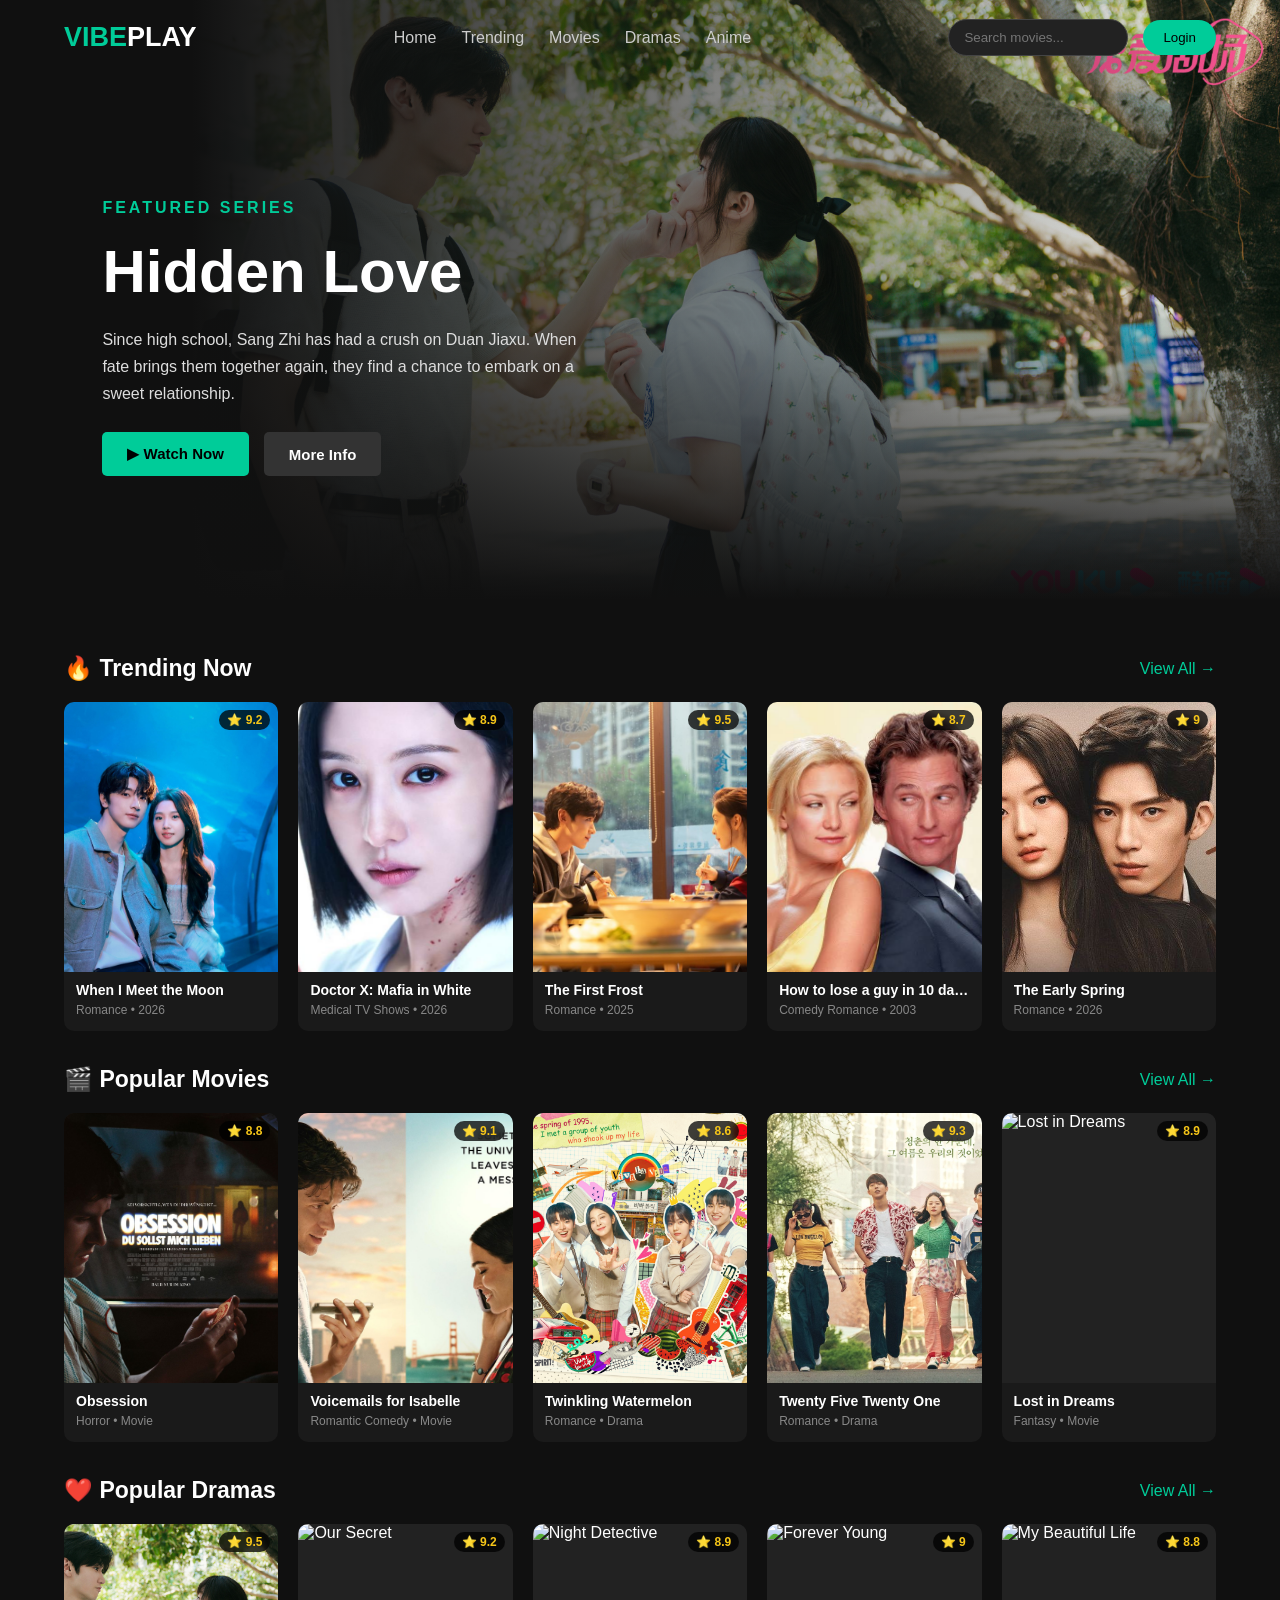
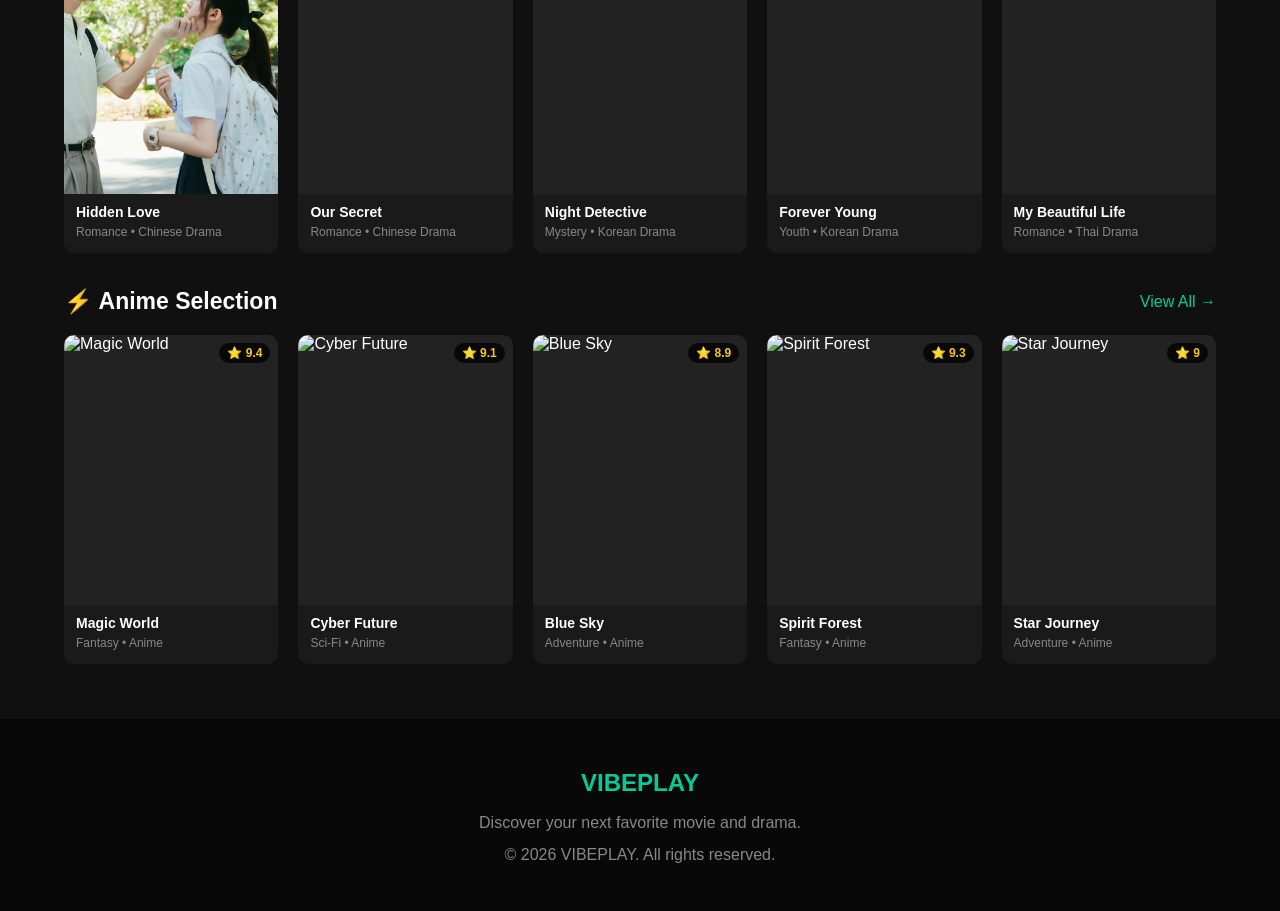
==== home.html @ 49f84474 "restore home.html" ====
<!DOCTYPE html>

<html lang="en">

<head>

    <meta charset="UTF-8">

    <meta name="viewport" content="width=device-width, initial-scale=1.0">

    <title>TrioFlex</title>



    <link rel="stylesheet" href="STYLE/style.css?v=1.1">

</head>

<body>



    <!-- ==============================

         NAVIGATION

    ============================== -->

    <header class="navbar">

        <div class="logo">VIBE<span>PLAY</span></div>



        <nav>

            <a href="#">Home</a>

            <a href="#popular">Trending</a>

            <a href="#movies">Movies</a>

            <a href="#dramas">Dramas</a>

            <a href="#anime">Anime</a>

        </nav>



        <div class="nav-right">

            <input type="text" id="searchInput" placeholder="Search movies...">

            <button class="login-btn">Login</button>

        </div>

    </header>





    <!-- ==============================

         HERO SECTION

    ============================== -->

    <section class="hero">

        <div class="hero-content">

            <span class="tag">FEATURED SERIES</span>



            <h1>Hidden Love</h1>



            <p>

                Since high school, Sang Zhi has had a crush on Duan Jiaxu.

                When fate brings them together again, they find a chance to

                embark on a sweet relationship.

            </p>



            <div class="hero-buttons">

                <button class="watch-btn" onclick="watchFeatured()">

                    ▶ Watch Now

                </button>



                <button class="info-btn" onclick="showFeaturedInfo()">

                    More Info

                </button>

            </div>

        </div>

    </section>





    <!-- ==============================

         MAIN CONTENT

    ============================== -->

    <main>



        <!-- TRENDING NOW -->

        <section class="movie-section" id="popular">

            <div class="section-heading">

                <h2>🔥 Trending Now</h2>

                <a href="#">View All →</a>

            </div>



            <div class="movie-container" id="trendingMovies">



                <div class="movie-card"

                     data-title="When I Meet the Moon"

                     data-category="Romance • 2026"

                     data-rating="9.2"

                     data-description="The socially anxious Yun Li applies for a postgraduate program to prove her independence. There, she reunites with Fu Shize, the genius and her high school crush."

                     data-image="IMG/whenimeetthemoon.jpg"

                     onclick="openModal(this)">

                    <div class="poster">

                        <img src="IMG/whenimeetthemoon.jpg" alt="When I Meet the Moon">

                        <span class="badge">⭐ 9.2</span>

                    </div>

                    <div class="card-info">

                        <h3>When I Meet the Moon</h3>

                        <p>Romance • 2026</p>

                    </div>

                </div>

                <div class="movie-card"

                     data-title="Doctor X: Mafia in White"

                     data-category="Medical TV Shows • 2026"

                     data-rating="8.9"

                     data-description="In a hospital dominated by ego and corruption, an enigmatic but brilliant surgeon arrives — taking on seemingly impossible cases amid fierce opposition."

                     data-image="IMG/Doctor X.jpeg"

                     onclick="openModal(this)">

                    <div class="poster">

                        <img src="IMG/Doctor X.jpeg" alt="Doctor X: Mafia in White">

                        <span class="badge">⭐ 8.9</span>

                    </div>

                    <div class="card-info">

                        <h3>Doctor X: Mafia in White</h3>

                        <p>Medical TV Shows • 2026</p>

                    </div>

                </div>



                <div class="movie-card"

                     data-title="The First Frost"

                     data-category="Romance • 2025"

                     data-rating="9.5"

                     data-description="After Wen Yifan has a chance encounter with her childhood crush, complicated feelings surface when the two wind up living together."

                     data-image="IMG/thefirstfrost.jpg"

                     onclick="openModal(this)">

                    <div class="poster">

                        <img src="IMG/thefirstfrost.jpg" alt="The First Frost">

                        <span class="badge">⭐ 9.5</span>

                    </div>

                    <div class="card-info">

                        <h3>The First Frost</h3>

                        <p>Romance • 2025</p>

                    </div>

                </div>



                <div class="movie-card"

                     data-title="How to lose a guy in 10 days"

                     data-category="Comedy Romance • 2003"

                     data-rating="8.7"

                     data-description="Ben bets his coworkers that he can make a woman fall in love with him in just 10 days. But along comes Andie, a writer with her own agenda."

                     data-image="IMG/howtoloseaguyin10days.jpg"

                     onclick="openModal(this)">

                    <div class="poster">

                        <img src="IMG/howtoloseaguyin10days.jpg" alt="How to lose a guy in 10 days">

                        <span class="badge">⭐ 8.7</span>

                    </div>

                    <div class="card-info">

                        <h3>How to lose a guy in 10 days</h3>

                        <p>Comedy Romance • 2003</p>

                    </div>

                </div>



                <div class="movie-card"

                     data-title="The Early Spring"

                     data-category="Romance • 2026"

                     data-rating="8.9"

                     data-description="Fresh graduate Shang Zhitao joins a top global ad agency as a rookie. Her blunt boss Luan Nian tells her to quit on day one, but she perseveres through pressure and challenges to become a skilled professional."

                     data-image="IMG/theearlyspring.jpg"

                     onclick="openModal(this)">

                    <div class="poster">

                        <img src="IMG/theearlyspring.jpg" alt="The Early Spring">

                        <span class="badge">⭐ 9.0</span>

                    </div>

                    <div class="card-info">

                        <h3>The Early Spring</h3>

                        <p>Romance • 2026</p>

                    </div>

                </div>



            </div>

        </section>





        <!-- POPULAR MOVIES -->

        <section class="movie-section" id="movies">

            <div class="section-heading">

                <h2>🎬 Popular Movies</h2>

                <a href="#">View All →</a>

            </div>



            <div class="movie-container" id="movieList">



                <div class="movie-card"

                     data-title="Obsession"

                     data-category="Horror • Movie"

                     data-rating="9.0"

                     data-description="After breaking the mysterious One Wish Willow to win his crush's heart, a hopeless romantic finds himself getting exactly what he asked for but soon discovers that some desires come at a dark, sinister price."
                     data-image="IMG/bloodhound.jpg"

                     onclick="openModal(this)">

                    <div class="poster">

                        <img src="IMG/Obsse.jpg" alt="Bloodhounds Season 2">

                        <span class="badge">⭐ 8.8</span>

                    </div>

                    <div class="card-info">

                        <h3>Obsession</h3>

                        <p>Horror • Movie</p>

                    </div>

                </div>



                <div class="movie-card"

                     data-title="Voicemails for Isabelle"

                     data-category="Romantic Comedy • Movie"

                     data-rating="9.1"

                     data-description="A young woman's hilariously confessional voicemails to her late sister are unknowingly redirected to a stranger, who begins to fall in love from afar."

                     data-image="IMG/voicemail.jpg"

                     onclick="openModal(this)">

                    <div class="poster">

                        <img src="IMG/voicemail.jpg" alt="Voicemail for Isabelle">

                        <span class="badge">⭐ 9.1</span>

                    </div>

                    <div class="card-info">

                        <h3>Voicemail for Isabelle</h3>

                        <p>Romantic Comedy • Movie</p>

                    </div>

                </div>



                <div class="movie-card"

                     data-title="Spider-Man: Across the Spider-Verse"

                     data-category="Animation | Action • Movie"

                     data-rating="8.6"

                     data-description="Traveling across the multiverse, Miles Morales meets a new team of Spider-People, made up of heroes from different dimensions. But when the heroes clash over how to deal with a new threat, Miles finds himself at a crossroads."

                     data-image="IMG/Spiderman.jpg"

                     onclick="openModal(this)">

                    <div class="poster">
                        <img src="IMG/Spiderman.jpg" alt="Spider-Man: Across the Spider-Verse">

                        <span class="badge">⭐ 8.6</span>

                    </div>

                    <div class="card-info">

                        <h3>Spider-Man: Across the Spider-Verse</h3>

                        <p>Animation | Action • Movie</p>

                    </div>

                </div>



                <div class="movie-card"

                     data-title="The Odyssey"

                     data-category="Action • Movie"

                     data-rating="9.3"

                     data-description="After the Trojan War, Odysseus faces a dangerous voyage back to Ithaca, meeting creatures like the Cyclops Polyphemus, Sirens, and Calypso along the way."

                     data-image="IMG/Odyssey.jpg"

                     onclick="openModal(this)">

                    <div class="poster">

                        <img src="IMG/Odyssey.jpg" alt="The Odyssey">

                        <span class="badge">⭐ 9.3</span>

                    </div>

                    <div class="card-info">

                        <h3>The Odyssey</h3>

                        <p>Action • Movie</p>

                    </div>

                </div>



                <div class="movie-card"

                     data-title="Anyone but you"

                     data-category="Romance  • Movie"

                     data-rating="8.9"

                     data-description="After an amazing first date, Bea and Ben's fiery attraction turns ice-cold--until they find themselves unexpectedly reunited at a wedding in Australia. So they do what any two mature adults would do: pretend to be a couple."

                     data-image="IMG/Anyonebutyou.jpg"

                     onclick="openModal(this)">

                    <div class="poster">

                        <img src="IMG/Anyonebutyou.jpg" alt="Anyone But You">

                        <span class="badge">⭐ 8.9</span>

                    </div>

                    <div class="card-info">

                        <h3>Anyone But You</h3>

                        <p>Romance Comedy • Movie</p>

                    </div>

                </div>

            </div>

        </section>





        <!-- POPULAR DRAMAS -->

        <section class="movie-section" id="dramas">

            <div class="section-heading">

                <h2>❤️ Popular Dramas</h2>

                <a href="#">View All →</a>

            </div>

            <div class="movie-container" id="dramaList">

                <div class="movie-card"

                     data-title="Hidden Love"

                     data-category="Romance • Chinese Drama"

                     data-rating="9.5"

                     data-description="A sweet love story between two young people."

                     data-image="IMG/hiddenlove.jpg"

                     onclick="openModal(this)">

                    <div class="poster">

                        <img src="IMG/hiddenlove.jpg" alt="Hidden Love">

                        <span class="badge">⭐ 9.5</span>

                    </div>

                    <div class="card-info">

                        <h3>Hidden Love</h3>

                        <p>Romance • Chinese Drama</p>

                    </div>

                </div>



                <div class="movie-card"

                     data-title="Our Secret"

                     data-category="Romance • Chinese Drama"

                     data-rating="9.2"

                     data-description="A secret friendship slowly becomes love."

                     data-image="https://images.unsplash.com/photo-1524504388940-b1c1722653e1?w=500"

                     onclick="openModal(this)">

                    <div class="poster">

                        <img src="https://images.unsplash.com/photo-1524504388940-b1c1722653e1?w=500" alt="Our Secret">

                        <span class="badge">⭐ 9.2</span>

                    </div>

                    <div class="card-info">

                        <h3>Our Secret</h3>

                        <p>Romance • Chinese Drama</p>

                    </div>

                </div>



                <div class="movie-card"

                     data-title="Night Detective"

                     data-category="Mystery • Korean Drama"

                     data-rating="8.9"

                     data-description="A detective solves mysterious crimes."

                     data-image="https://images.unsplash.com/photo-1500648767791-00dcc994a43e?w=500"

                     onclick="openModal(this)">

                    <div class="poster">

                        <img src="https://images.unsplash.com/photo-1500648767791-00dcc994a43e?w=500" alt="Night Detective">

                        <span class="badge">⭐ 8.9</span>

                    </div>

                    <div class="card-info">

                        <h3>Night Detective</h3>

                        <p>Mystery • Korean Drama</p>

                    </div>

                </div>



                <div class="movie-card"

                     data-title="Forever Young"

                     data-category="Youth • Korean Drama"

                     data-rating="9.0"

                     data-description="A story about friendship, dreams and growing up."

                     data-image="https://images.unsplash.com/photo-1534528741775-53994a69daeb?w=500"

                     onclick="openModal(this)">

                    <div class="poster">

                        <img src="https://images.unsplash.com/photo-1534528741775-53994a69daeb?w=500" alt="Forever Young">

                        <span class="badge">⭐ 9.0</span>

                    </div>

                    <div class="card-info">

                        <h3>Forever Young</h3>

                        <p>Youth • Korean Drama</p>

                    </div>

                </div>



                <div class="movie-card"

                     data-title="My Beautiful Life"

                     data-category="Romance • Thai Drama"

                     data-rating="8.8"

                     data-description="A young woman discovers her own happiness."

                     data-image="https://images.unsplash.com/photo-1531123897727-8f129e1688ce?w=500"

                     onclick="openModal(this)">

                    <div class="poster">

                        <img src="https://images.unsplash.com/photo-1531123897727-8f129e1688ce?w=500" alt="My Beautiful Life">

                        <span class="badge">⭐ 8.8</span>

                    </div>

                    <div class="card-info">

                        <h3>My Beautiful Life</h3>

                        <p>Romance • Thai Drama</p>

                    </div>

                </div>



            </div>

        </section>





        <!-- ANIME SELECTION -->

        <section class="movie-section" id="anime">

            <div class="section-heading">

                <h2>⚡ Anime Selection</h2>

                <a href="#">View All →</a>

            </div>



            <div class="movie-container" id="animeList">



                <div class="movie-card"

                     data-title="Magic World"

                     data-category="Fantasy • Anime"

                     data-rating="9.4"

                     data-description="A young hero discovers magical powers."

                     data-image="https://images.unsplash.com/photo-1578632767115-351597cf2477?w=500"

                     onclick="openModal(this)">

                    <div class="poster">

                        <img src="https://images.unsplash.com/photo-1578632767115-351597cf2477?w=500" alt="Magic World">

                        <span class="badge">⭐ 9.4</span>

                    </div>

                    <div class="card-info">

                        <h3>Magic World</h3>

                        <p>Fantasy • Anime</p>

                    </div>

                </div>



                <div class="movie-card"

                     data-title="Cyber Future"

                     data-category="Sci-Fi • Anime"

                     data-rating="9.1"

                     data-description="A futuristic world controlled by technology."

                     data-image="https://images.unsplash.com/photo-1519608487953-e999c86e7455?w=500"

                     onclick="openModal(this)">

                    <div class="poster">

                        <img src="https://images.unsplash.com/photo-1519608487953-e999c86e7455?w=500" alt="Cyber Future">

                        <span class="badge">⭐ 9.1</span>

                    </div>

                    <div class="card-info">

                        <h3>Cyber Future</h3>

                        <p>Sci-Fi • Anime</p>

                    </div>

                </div>



                <div class="movie-card"

                     data-title="Blue Sky"

                     data-category="Adventure • Anime"

                     data-rating="8.9"

                     data-description="Friends begin a journey across the world."

                     data-image="https://images.unsplash.com/photo-1500534623283-312aade485b7?w=500"

                     onclick="openModal(this)">

                    <div class="poster">

                        <img src="https://images.unsplash.com/photo-1500534623283-312aade485b7?w=500" alt="Blue Sky">

                        <span class="badge">⭐ 8.9</span>

                    </div>

                    <div class="card-info">

                        <h3>Blue Sky</h3>

                        <p>Adventure • Anime</p>

                    </div>

                </div>



                <div class="movie-card"

                     data-title="Spirit Forest"

                     data-category="Fantasy • Anime"

                     data-rating="9.3"

                     data-description="A magical forest holds an ancient secret."

                     data-image="https://images.unsplash.com/photo-1448375240586-882707db888b?w=500"

                     onclick="openModal(this)">

                    <div class="poster">

                        <img src="https://images.unsplash.com/photo-1448375240586-882707db888b?w=500" alt="Spirit Forest">

                        <span class="badge">⭐ 9.3</span>

                    </div>

                    <div class="card-info">

                        <h3>Spirit Forest</h3>

                        <p>Fantasy • Anime</p>

                    </div>

                </div>



                <div class="movie-card"

                     data-title="Star Journey"

                     data-category="Adventure • Anime"

                     data-rating="9.0"

                     data-description="A journey through the stars begins."

                     data-image="https://images.unsplash.com/photo-1462331940025-496dfbfc7564?w=500"

                     onclick="openModal(this)">

                    <div class="poster">

                        <img src="https://images.unsplash.com/photo-1462331940025-496dfbfc7564?w=500" alt="Star Journey">

                        <span class="badge">⭐ 9.0</span>

                    </div>

                    <div class="card-info">

                        <h3>Star Journey</h3>

                        <p>Adventure • Anime</p>

                    </div>

                </div>



            </div>

        </section>



    </main>





    <!-- ==============================

         MOVIE INFO POPUP / MODAL

    ============================== -->

    <div class="modal" id="movieModal">

        <div class="modal-content">

            <button class="close-btn" onclick="closeModal()">✕</button>



            <img id="modalImage" src="" alt="Movie poster">



            <div class="modal-details">

                <h2 id="modalTitle"></h2>

                <p id="modalCategory"></p>

                <p id="modalDescription"></p>



                <button class="watch-btn" onclick="watchFeatured()">

                    ▶ Watch Now

                </button>

            </div>

        </div>

    </div>





    <!-- ==============================

         FOOTER

    ============================== -->

    <footer>

        <h2>VIBEPLAY</h2>

        <p>Discover your next favorite movie and drama.</p>

        <p>© 2026 VIBEPLAY. All rights reserved.</p>

    </footer>



    <script src="JS/script.js"></script>



</body>

</html>
---- STYLE/style.css ----
/* GENERAL */

* {
    margin: 0;

    padding: 0;

    box-sizing: border-box;

}



html {

    scroll-behavior: smooth;

    scroll-padding-top: 80px;

}



body {

    font-family: Arial, sans-serif;

    background: #101010;

    color: white;

}



/* NAVIGATION */

.navbar {

    height: 75px;

    padding: 0 5%;

    display: flex;

    align-items: center;

    justify-content: space-between;

    background: transparent;

    position: fixed;

    top: 0;

    left: 0;

    width: 100%;

    z-index: 100;

    transition: background-color 0.3s ease, box-shadow 0.3s ease;

}



.navbar.scrolled {

    background: #080808;

    box-shadow: 0 4px 15px rgba(0, 0, 0, 0.4);

}



.logo {

    font-size: 27px;

    font-weight: bold;

    color: #00cc99;

}



.logo span {

    color: white;

}



nav {

    display: flex;

    gap: 25px;

}



nav a {

    color: #ccc;

    text-decoration: none;

    transition: 0.3s;

}



nav a:hover {

    color: #00cc99;

}



.nav-right {

    display: flex;

    align-items: center;

    gap: 15px;

}



.nav-right input {

    padding: 10px 15px;

    border: 1px solid #444;

    background: #222;

    color: white;

    border-radius: 20px;

    outline: none;

    width: 180px;

}



.login-btn {

    padding: 10px 20px;

    background: #00cc99;

    color: black;

    border: none;

    border-radius: 20px;

    cursor: pointer;

}



/* HERO SECTION */

.hero {

    height: 600px;

    display: flex;

    align-items: center;

    padding: 75px 8% 0;



    background:

        linear-gradient(to right, #101010 15%, transparent 100%),

        linear-gradient(to top, #101010, transparent 45%),

        url("../IMG/hiddenlove.jpg")

        center top / cover no-repeat;

}



.hero-content {

    max-width: 500px;

}



.tag {

    color: #00cc99;

    font-weight: bold;

    letter-spacing: 3px;

}



.hero h1 {

    font-size: 60px;

    margin: 20px 0;

}



.hero p {

    color: #ddd;

    line-height: 1.7;

    margin-bottom: 25px;

}



.hero-buttons {

    display: flex;

    gap: 15px;

}



.watch-btn,

.info-btn {

    padding: 13px 25px;

    border: none;

    border-radius: 5px;

    cursor: pointer;

    font-size: 15px;

    font-weight: bold;

}



.watch-btn {

    background: #00cc99;

    color: #000;

}



.info-btn {

    background: #333;

    color: white;

}



.watch-btn:hover {

    background: #00e6ad;

}



.info-btn:hover {

    background: #555;

}



/* MOVIE SECTIONS */

main {

    padding: 20px 5%;

}



.movie-section {

    margin: 35px 0;

}



.section-heading {

    display: flex;

    justify-content: space-between;

    align-items: center;

    margin-bottom: 20px;

}



.section-heading h2 {

    font-size: 23px;

}



.section-heading a {

    color: #00cc99;

    text-decoration: none;

}



/* MOVIE CARDS */

.movie-container {

    display: grid;

    grid-template-columns: repeat(5, 1fr);

    gap: 20px;

}



.movie-card {

    cursor: pointer;

    transition: transform 0.3s ease, box-shadow 0.3s ease;

    min-width: 0;

    border-radius: 10px;

    overflow: hidden;

    background: #1a1a1a;

}



.movie-card:hover {

    transform: translateY(-8px);

    box-shadow: 0 12px 30px rgba(0, 0, 0, 0.5);

}



/* Poster image wrapper — fixed height, image centered */

.movie-card .poster {

    width: 100%;

    height: 270px;

    overflow: hidden;

    background: #222;

    position: relative;

    border-radius: 8px 8px 0 0;

}



.movie-card .poster img {

    width: 100%;

    height: 100%;

    object-fit: cover;

    object-position: center center;

    display: block;

    transition: transform 0.4s ease;

}



.movie-card:hover .poster img {

    transform: scale(1.05);

}



/* Rating badge overlaid on the poster */

.movie-card .poster .badge {

    position: absolute;

    top: 8px;

    right: 8px;

    background: rgba(0, 0, 0, 0.75);

    color: #f5c518;

    font-size: 12px;

    font-weight: bold;

    padding: 3px 8px;

    border-radius: 20px;

    backdrop-filter: blur(4px);

}



.movie-card .card-info {

    padding: 10px 12px 14px;

}



.movie-card h3 {

    font-size: 14px;

    font-weight: 600;

    margin: 0;

    white-space: nowrap;

    overflow: hidden;

    text-overflow: ellipsis;

}



.movie-card p {

    color: #888;

    font-size: 12px;

    margin-top: 5px;

    white-space: nowrap;

    overflow: hidden;

    text-overflow: ellipsis;

}



.movie-card:hover h3 {

    color: #00cc99;

}



/* MODAL */

.modal {

    display: none;

    position: fixed;

    inset: 0;

    background: rgba(0, 0, 0, 0.85);

    z-index: 200;

    justify-content: center;

    align-items: center;

    padding: 20px;

}



.modal-content {

    background: #222;

    width: 650px;

    max-width: 100%;

    border-radius: 12px;

    overflow: hidden;

    position: relative;

}



.modal-content img {

    width: 100%;

    height: 300px;

    object-fit: cover;

}



.modal-details {

    padding: 25px;

}



.modal-details h2 {

    margin-bottom: 12px;

}



.modal-details p {

    color: #bbb;

    margin-bottom: 15px;

    line-height: 1.6;

}



.close-btn {

    position: absolute;

    top: 12px;

    right: 15px;

    background: #111;

    color: white;

    border: none;

    padding: 10px;

    border-radius: 50%;

    cursor: pointer;

    z-index: 2;

}



/* FOOTER */

footer {

    background: #080808;

    padding: 40px;

    text-align: center;

    color: #888;

    line-height: 2;

}



footer h2 {

    color: #00cc99;

}



/* RESPONSIVE */

@media (max-width: 1000px) {

    .movie-container {

        grid-template-columns: repeat(4, 1fr);

    }



    nav {

        gap: 12px;

    }

}



/* ── Tablet / Large Mobile (≤ 750px) ── */

@media (max-width: 750px) {



    /* Navbar: single clean row — logo left, hamburger-style controls right */

    .navbar {

        height: 65px;

        padding: 0 4%;

        gap: 10px;

    }



    .logo {

        font-size: 22px;

    }



    /* Collapse nav links below the main bar */

    nav {

        display: none; /* hidden on mobile — can add hamburger later */

    }



    .nav-right {

        gap: 8px;

    }



    .nav-right input {

        width: 140px;

        padding: 8px 12px;

        font-size: 13px;

    }



    .login-btn {

        padding: 8px 14px;

        font-size: 13px;

    }



    /* Hero: more breathing room, smaller text */

    .hero {

        height: auto;

        min-height: 500px;

        padding: 100px 6% 50px;

        background:

            linear-gradient(to right, #101010 25%, transparent 90%),

            linear-gradient(to top, #101010 10%, transparent 60%),

            url("../IMG/hiddenlove.jpg")

            center top / cover no-repeat;

    }



    .hero-content {

        max-width: 100%;

    }



    .tag {

        font-size: 11px;

        letter-spacing: 2px;

    }



    .hero h1 {

        font-size: 38px;

        margin: 14px 0;

    }



    .hero p {

        font-size: 14px;

        line-height: 1.6;

        margin-bottom: 20px;

    }



    .watch-btn,

    .info-btn {

        padding: 10px 18px;

        font-size: 13px;

    }



    /* Movie grid: 3 columns */

    .movie-container {

        grid-template-columns: repeat(3, 1fr);

        gap: 12px;

    }



    /* Shorter poster height to keep cards compact */

    .movie-card .poster {

        height: 200px;

    }



    .movie-card h3 {

        font-size: 13px;

    }



    .movie-card p {

        font-size: 11px;

    }



    .section-heading h2 {

        font-size: 18px;

    }



    main {

        padding: 15px 4%;

    }



}



/* ── Small Mobile (≤ 480px) ── */

@media (max-width: 480px) {



    .navbar {

        height: 60px;

        padding: 0 4%;

    }



    .logo {

        font-size: 20px;

    }



    .nav-right input {

        width: 110px;

        padding: 7px 10px;

    }



    .login-btn {

        padding: 7px 12px;

    }



    .hero {

        min-height: 420px;

        padding: 85px 5% 40px;

    }



    .hero h1 {

        font-size: 30px;

        margin: 10px 0;

    }



    .hero p {

        font-size: 13px;

    }



    /* Movie grid: 2 columns on small phones */

    .movie-container {

        grid-template-columns: repeat(2, 1fr);

        gap: 10px;

    }



    .movie-card .poster {

        height: 190px;

    }



    .section-heading h2 {

        font-size: 16px;

    }



    main {

        padding: 12px 4%;

    }



}
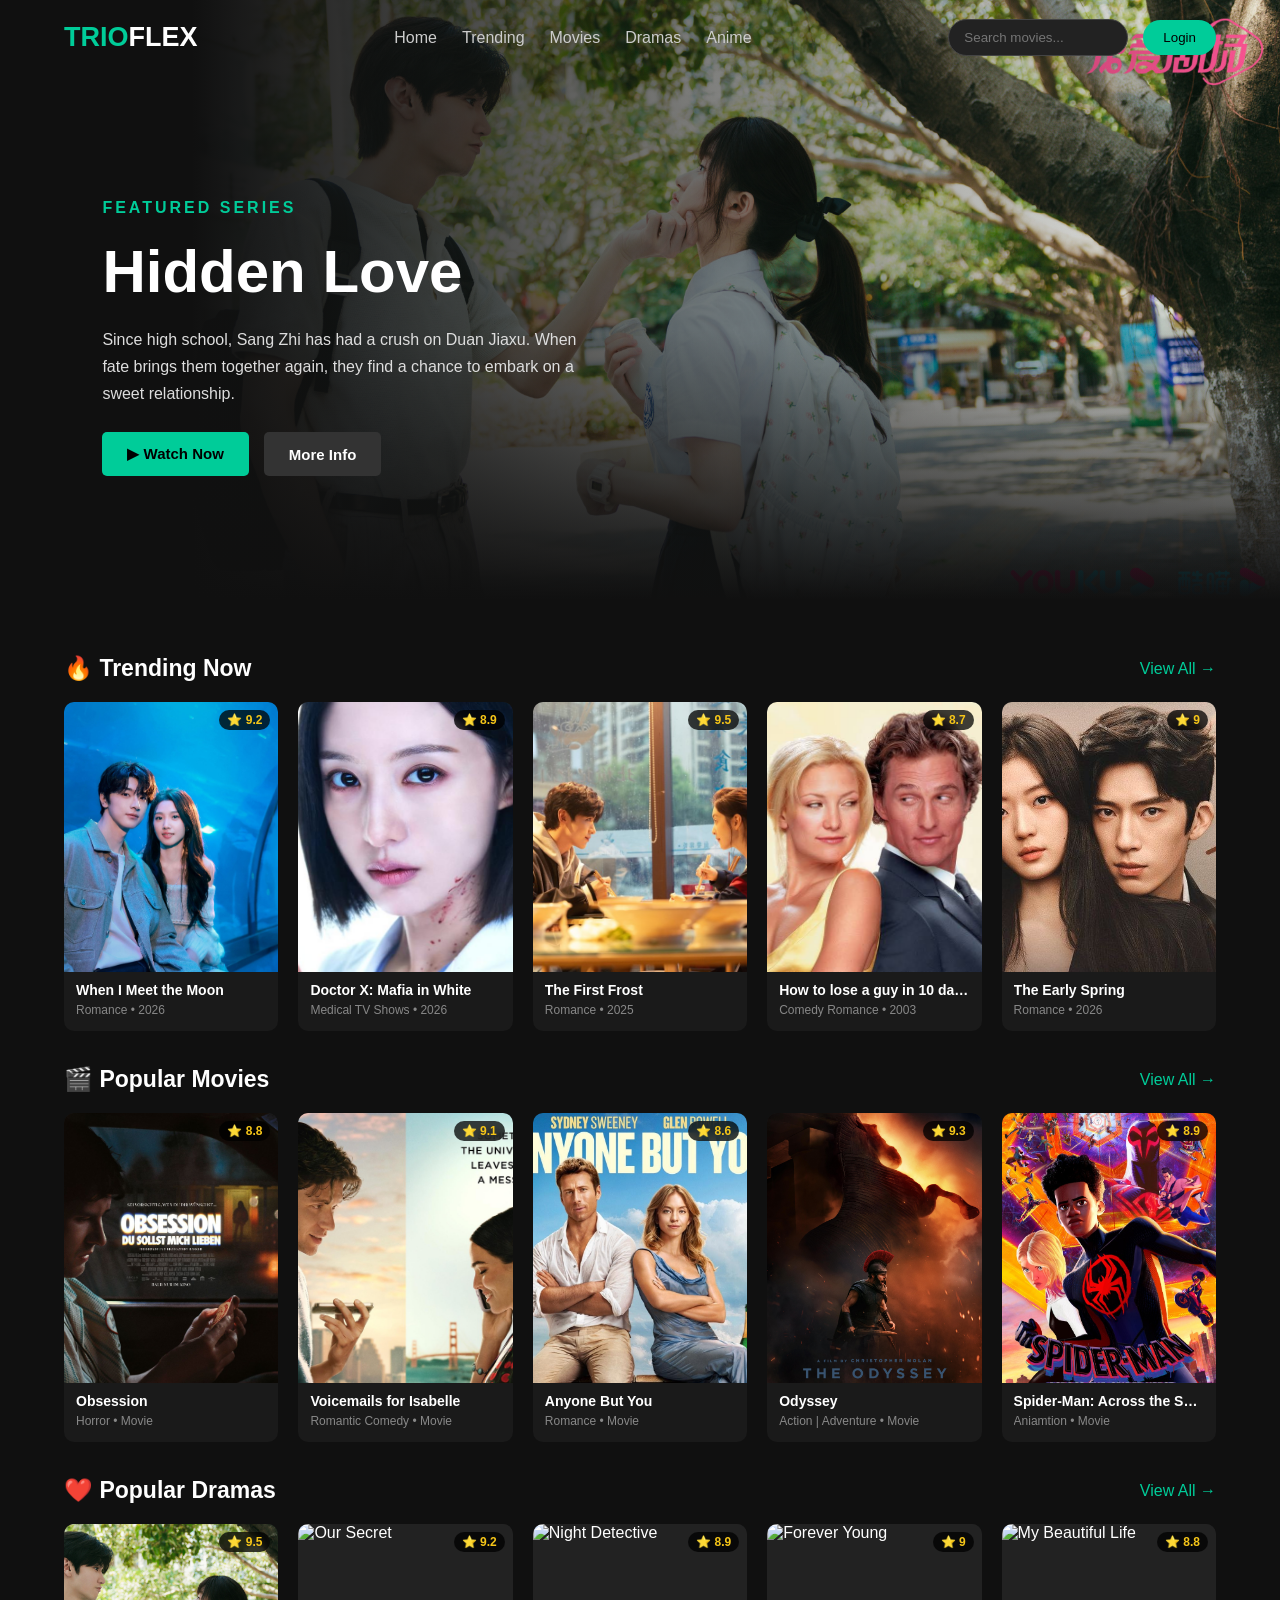
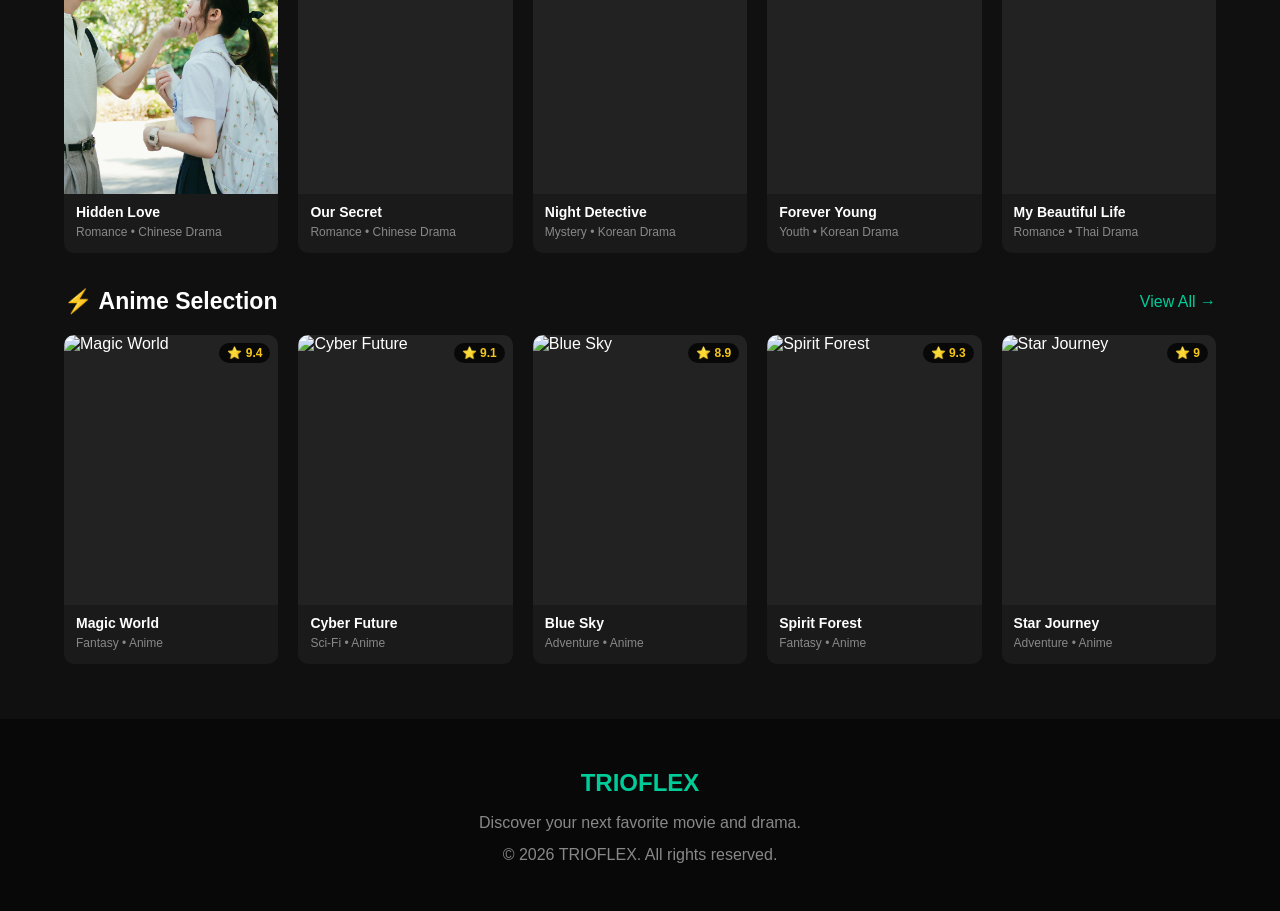
==== commit 9f250d88: "update movie list" ====
--- a/home.html
+++ b/home.html
@@ -28,7 +28,7 @@
 
     <header class="navbar">
 
-        <div class="logo">VIBE<span>PLAY</span></div>
+        <div class="logo">TRIO<span>FLEX</span></div>
 
 
 
@@ -114,10 +114,6 @@
 
     </section>
 
-
-
-
-
     <!-- ==============================
 
          MAIN CONTENT
@@ -126,8 +122,6 @@
 
     <main>
 
-
-
         <!-- TRENDING NOW -->
 
         <section class="movie-section" id="popular">
@@ -144,183 +138,9 @@
 
             <div class="movie-container" id="trendingMovies">
 
-
-
-                <div class="movie-card"
-
-                     data-title="When I Meet the Moon"
-
-                     data-category="Romance • 2026"
-
-                     data-rating="9.2"
-
-                     data-description="The socially anxious Yun Li applies for a postgraduate program to prove her independence. There, she reunites with Fu Shize, the genius and her high school crush."
-
-                     data-image="IMG/whenimeetthemoon.jpg"
-
-                     onclick="openModal(this)">
-
-                    <div class="poster">
-
-                        <img src="IMG/whenimeetthemoon.jpg" alt="When I Meet the Moon">
-
-                        <span class="badge">⭐ 9.2</span>
-
-                    </div>
-
-                    <div class="card-info">
-
-                        <h3>When I Meet the Moon</h3>
-
-                        <p>Romance • 2026</p>
-
-                    </div>
-
-                </div>
-
-                <div class="movie-card"
-
-                     data-title="Doctor X: Mafia in White"
-
-                     data-category="Medical TV Shows • 2026"
-
-                     data-rating="8.9"
-
-                     data-description="In a hospital dominated by ego and corruption, an enigmatic but brilliant surgeon arrives — taking on seemingly impossible cases amid fierce opposition."
-
-                     data-image="IMG/Doctor X.jpeg"
-
-                     onclick="openModal(this)">
-
-                    <div class="poster">
-
-                        <img src="IMG/Doctor X.jpeg" alt="Doctor X: Mafia in White">
-
-                        <span class="badge">⭐ 8.9</span>
-
-                    </div>
-
-                    <div class="card-info">
-
-                        <h3>Doctor X: Mafia in White</h3>
-
-                        <p>Medical TV Shows • 2026</p>
-
-                    </div>
-
-                </div>
-
-
-
-                <div class="movie-card"
-
-                     data-title="The First Frost"
-
-                     data-category="Romance • 2025"
-
-                     data-rating="9.5"
-
-                     data-description="After Wen Yifan has a chance encounter with her childhood crush, complicated feelings surface when the two wind up living together."
-
-                     data-image="IMG/thefirstfrost.jpg"
-
-                     onclick="openModal(this)">
-
-                    <div class="poster">
-
-                        <img src="IMG/thefirstfrost.jpg" alt="The First Frost">
-
-                        <span class="badge">⭐ 9.5</span>
-
-                    </div>
-
-                    <div class="card-info">
-
-                        <h3>The First Frost</h3>
-
-                        <p>Romance • 2025</p>
-
-                    </div>
-
-                </div>
-
-
-
-                <div class="movie-card"
-
-                     data-title="How to lose a guy in 10 days"
-
-                     data-category="Comedy Romance • 2003"
-
-                     data-rating="8.7"
-
-                     data-description="Ben bets his coworkers that he can make a woman fall in love with him in just 10 days. But along comes Andie, a writer with her own agenda."
-
-                     data-image="IMG/howtoloseaguyin10days.jpg"
-
-                     onclick="openModal(this)">
-
-                    <div class="poster">
-
-                        <img src="IMG/howtoloseaguyin10days.jpg" alt="How to lose a guy in 10 days">
-
-                        <span class="badge">⭐ 8.7</span>
-
-                    </div>
-
-                    <div class="card-info">
-
-                        <h3>How to lose a guy in 10 days</h3>
-
-                        <p>Comedy Romance • 2003</p>
-
-                    </div>
-
-                </div>
-
-
-
-                <div class="movie-card"
-
-                     data-title="The Early Spring"
-
-                     data-category="Romance • 2026"
-
-                     data-rating="8.9"
-
-                     data-description="Fresh graduate Shang Zhitao joins a top global ad agency as a rookie. Her blunt boss Luan Nian tells her to quit on day one, but she perseveres through pressure and challenges to become a skilled professional."
-
-                     data-image="IMG/theearlyspring.jpg"
-
-                     onclick="openModal(this)">
-
-                    <div class="poster">
-
-                        <img src="IMG/theearlyspring.jpg" alt="The Early Spring">
-
-                        <span class="badge">⭐ 9.0</span>
-
-                    </div>
-
-                    <div class="card-info">
-
-                        <h3>The Early Spring</h3>
-
-                        <p>Romance • 2026</p>
-
-                    </div>
-
-                </div>
-
-
-
-            </div>
-
-        </section>
-
-
-
-
+            </div>
+
+        </section>
 
         <!-- POPULAR MOVIES -->
 
@@ -334,184 +154,11 @@
 
             </div>
 
-
-
             <div class="movie-container" id="movieList">
 
-
-
-                <div class="movie-card"
-
-                     data-title="Obsession"
-
-                     data-category="Horror • Movie"
-
-                     data-rating="9.0"
-
-                     data-description="After breaking the mysterious One Wish Willow to win his crush's heart, a hopeless romantic finds himself getting exactly what he asked for but soon discovers that some desires come at a dark, sinister price."
-                     data-image="IMG/bloodhound.jpg"
-
-                     onclick="openModal(this)">
-
-                    <div class="poster">
-
-                        <img src="IMG/Obsse.jpg" alt="Bloodhounds Season 2">
-
-                        <span class="badge">⭐ 8.8</span>
-
-                    </div>
-
-                    <div class="card-info">
-
-                        <h3>Obsession</h3>
-
-                        <p>Horror • Movie</p>
-
-                    </div>
-
-                </div>
-
-
-
-                <div class="movie-card"
-
-                     data-title="Voicemails for Isabelle"
-
-                     data-category="Romantic Comedy • Movie"
-
-                     data-rating="9.1"
-
-                     data-description="A young woman's hilariously confessional voicemails to her late sister are unknowingly redirected to a stranger, who begins to fall in love from afar."
-
-                     data-image="IMG/voicemail.jpg"
-
-                     onclick="openModal(this)">
-
-                    <div class="poster">
-
-                        <img src="IMG/voicemail.jpg" alt="Voicemail for Isabelle">
-
-                        <span class="badge">⭐ 9.1</span>
-
-                    </div>
-
-                    <div class="card-info">
-
-                        <h3>Voicemail for Isabelle</h3>
-
-                        <p>Romantic Comedy • Movie</p>
-
-                    </div>
-
-                </div>
-
-
-
-                <div class="movie-card"
-
-                     data-title="Spider-Man: Across the Spider-Verse"
-
-                     data-category="Animation | Action • Movie"
-
-                     data-rating="8.6"
-
-                     data-description="Traveling across the multiverse, Miles Morales meets a new team of Spider-People, made up of heroes from different dimensions. But when the heroes clash over how to deal with a new threat, Miles finds himself at a crossroads."
-
-                     data-image="IMG/Spiderman.jpg"
-
-                     onclick="openModal(this)">
-
-                    <div class="poster">
-                        <img src="IMG/Spiderman.jpg" alt="Spider-Man: Across the Spider-Verse">
-
-                        <span class="badge">⭐ 8.6</span>
-
-                    </div>
-
-                    <div class="card-info">
-
-                        <h3>Spider-Man: Across the Spider-Verse</h3>
-
-                        <p>Animation | Action • Movie</p>
-
-                    </div>
-
-                </div>
-
-
-
-                <div class="movie-card"
-
-                     data-title="The Odyssey"
-
-                     data-category="Action • Movie"
-
-                     data-rating="9.3"
-
-                     data-description="After the Trojan War, Odysseus faces a dangerous voyage back to Ithaca, meeting creatures like the Cyclops Polyphemus, Sirens, and Calypso along the way."
-
-                     data-image="IMG/Odyssey.jpg"
-
-                     onclick="openModal(this)">
-
-                    <div class="poster">
-
-                        <img src="IMG/Odyssey.jpg" alt="The Odyssey">
-
-                        <span class="badge">⭐ 9.3</span>
-
-                    </div>
-
-                    <div class="card-info">
-
-                        <h3>The Odyssey</h3>
-
-                        <p>Action • Movie</p>
-
-                    </div>
-
-                </div>
-
-
-
-                <div class="movie-card"
-
-                     data-title="Anyone but you"
-
-                     data-category="Romance  • Movie"
-
-                     data-rating="8.9"
-
-                     data-description="After an amazing first date, Bea and Ben's fiery attraction turns ice-cold--until they find themselves unexpectedly reunited at a wedding in Australia. So they do what any two mature adults would do: pretend to be a couple."
-
-                     data-image="IMG/Anyonebutyou.jpg"
-
-                     onclick="openModal(this)">
-
-                    <div class="poster">
-
-                        <img src="IMG/Anyonebutyou.jpg" alt="Anyone But You">
-
-                        <span class="badge">⭐ 8.9</span>
-
-                    </div>
-
-                    <div class="card-info">
-
-                        <h3>Anyone But You</h3>
-
-                        <p>Romance Comedy • Movie</p>
-
-                    </div>
-
-                </div>
-
-            </div>
-
-        </section>
-
-
-
+            </div>
+
+        </section>
 
 
         <!-- POPULAR DRAMAS -->
@@ -528,175 +175,6 @@
 
             <div class="movie-container" id="dramaList">
 
-                <div class="movie-card"
-
-                     data-title="Hidden Love"
-
-                     data-category="Romance • Chinese Drama"
-
-                     data-rating="9.5"
-
-                     data-description="A sweet love story between two young people."
-
-                     data-image="IMG/hiddenlove.jpg"
-
-                     onclick="openModal(this)">
-
-                    <div class="poster">
-
-                        <img src="IMG/hiddenlove.jpg" alt="Hidden Love">
-
-                        <span class="badge">⭐ 9.5</span>
-
-                    </div>
-
-                    <div class="card-info">
-
-                        <h3>Hidden Love</h3>
-
-                        <p>Romance • Chinese Drama</p>
-
-                    </div>
-
-                </div>
-
-
-
-                <div class="movie-card"
-
-                     data-title="Our Secret"
-
-                     data-category="Romance • Chinese Drama"
-
-                     data-rating="9.2"
-
-                     data-description="A secret friendship slowly becomes love."
-
-                     data-image="https://images.unsplash.com/photo-1524504388940-b1c1722653e1?w=500"
-
-                     onclick="openModal(this)">
-
-                    <div class="poster">
-
-                        <img src="https://images.unsplash.com/photo-1524504388940-b1c1722653e1?w=500" alt="Our Secret">
-
-                        <span class="badge">⭐ 9.2</span>
-
-                    </div>
-
-                    <div class="card-info">
-
-                        <h3>Our Secret</h3>
-
-                        <p>Romance • Chinese Drama</p>
-
-                    </div>
-
-                </div>
-
-
-
-                <div class="movie-card"
-
-                     data-title="Night Detective"
-
-                     data-category="Mystery • Korean Drama"
-
-                     data-rating="8.9"
-
-                     data-description="A detective solves mysterious crimes."
-
-                     data-image="https://images.unsplash.com/photo-1500648767791-00dcc994a43e?w=500"
-
-                     onclick="openModal(this)">
-
-                    <div class="poster">
-
-                        <img src="https://images.unsplash.com/photo-1500648767791-00dcc994a43e?w=500" alt="Night Detective">
-
-                        <span class="badge">⭐ 8.9</span>
-
-                    </div>
-
-                    <div class="card-info">
-
-                        <h3>Night Detective</h3>
-
-                        <p>Mystery • Korean Drama</p>
-
-                    </div>
-
-                </div>
-
-
-
-                <div class="movie-card"
-
-                     data-title="Forever Young"
-
-                     data-category="Youth • Korean Drama"
-
-                     data-rating="9.0"
-
-                     data-description="A story about friendship, dreams and growing up."
-
-                     data-image="https://images.unsplash.com/photo-1534528741775-53994a69daeb?w=500"
-
-                     onclick="openModal(this)">
-
-                    <div class="poster">
-
-                        <img src="https://images.unsplash.com/photo-1534528741775-53994a69daeb?w=500" alt="Forever Young">
-
-                        <span class="badge">⭐ 9.0</span>
-
-                    </div>
-
-                    <div class="card-info">
-
-                        <h3>Forever Young</h3>
-
-                        <p>Youth • Korean Drama</p>
-
-                    </div>
-
-                </div>
-
-
-
-                <div class="movie-card"
-
-                     data-title="My Beautiful Life"
-
-                     data-category="Romance • Thai Drama"
-
-                     data-rating="8.8"
-
-                     data-description="A young woman discovers her own happiness."
-
-                     data-image="https://images.unsplash.com/photo-1531123897727-8f129e1688ce?w=500"
-
-                     onclick="openModal(this)">
-
-                    <div class="poster">
-
-                        <img src="https://images.unsplash.com/photo-1531123897727-8f129e1688ce?w=500" alt="My Beautiful Life">
-
-                        <span class="badge">⭐ 8.8</span>
-
-                    </div>
-
-                    <div class="card-info">
-
-                        <h3>My Beautiful Life</h3>
-
-                        <p>Romance • Thai Drama</p>
-
-                    </div>
-
-                </div>
-
-
 
             </div>
 
@@ -718,182 +196,8 @@
 
             </div>
 
-
-
             <div class="movie-container" id="animeList">
 
-
-
-                <div class="movie-card"
-
-                     data-title="Magic World"
-
-                     data-category="Fantasy • Anime"
-
-                     data-rating="9.4"
-
-                     data-description="A young hero discovers magical powers."
-
-                     data-image="https://images.unsplash.com/photo-1578632767115-351597cf2477?w=500"
-
-                     onclick="openModal(this)">
-
-                    <div class="poster">
-
-                        <img src="https://images.unsplash.com/photo-1578632767115-351597cf2477?w=500" alt="Magic World">
-
-                        <span class="badge">⭐ 9.4</span>
-
-                    </div>
-
-                    <div class="card-info">
-
-                        <h3>Magic World</h3>
-
-                        <p>Fantasy • Anime</p>
-
-                    </div>
-
-                </div>
-
-
-
-                <div class="movie-card"
-
-                     data-title="Cyber Future"
-
-                     data-category="Sci-Fi • Anime"
-
-                     data-rating="9.1"
-
-                     data-description="A futuristic world controlled by technology."
-
-                     data-image="https://images.unsplash.com/photo-1519608487953-e999c86e7455?w=500"
-
-                     onclick="openModal(this)">
-
-                    <div class="poster">
-
-                        <img src="https://images.unsplash.com/photo-1519608487953-e999c86e7455?w=500" alt="Cyber Future">
-
-                        <span class="badge">⭐ 9.1</span>
-
-                    </div>
-
-                    <div class="card-info">
-
-                        <h3>Cyber Future</h3>
-
-                        <p>Sci-Fi • Anime</p>
-
-                    </div>
-
-                </div>
-
-
-
-                <div class="movie-card"
-
-                     data-title="Blue Sky"
-
-                     data-category="Adventure • Anime"
-
-                     data-rating="8.9"
-
-                     data-description="Friends begin a journey across the world."
-
-                     data-image="https://images.unsplash.com/photo-1500534623283-312aade485b7?w=500"
-
-                     onclick="openModal(this)">
-
-                    <div class="poster">
-
-                        <img src="https://images.unsplash.com/photo-1500534623283-312aade485b7?w=500" alt="Blue Sky">
-
-                        <span class="badge">⭐ 8.9</span>
-
-                    </div>
-
-                    <div class="card-info">
-
-                        <h3>Blue Sky</h3>
-
-                        <p>Adventure • Anime</p>
-
-                    </div>
-
-                </div>
-
-
-
-                <div class="movie-card"
-
-                     data-title="Spirit Forest"
-
-                     data-category="Fantasy • Anime"
-
-                     data-rating="9.3"
-
-                     data-description="A magical forest holds an ancient secret."
-
-                     data-image="https://images.unsplash.com/photo-1448375240586-882707db888b?w=500"
-
-                     onclick="openModal(this)">
-
-                    <div class="poster">
-
-                        <img src="https://images.unsplash.com/photo-1448375240586-882707db888b?w=500" alt="Spirit Forest">
-
-                        <span class="badge">⭐ 9.3</span>
-
-                    </div>
-
-                    <div class="card-info">
-
-                        <h3>Spirit Forest</h3>
-
-                        <p>Fantasy • Anime</p>
-
-                    </div>
-
-                </div>
-
-
-
-                <div class="movie-card"
-
-                     data-title="Star Journey"
-
-                     data-category="Adventure • Anime"
-
-                     data-rating="9.0"
-
-                     data-description="A journey through the stars begins."
-
-                     data-image="https://images.unsplash.com/photo-1462331940025-496dfbfc7564?w=500"
-
-                     onclick="openModal(this)">
-
-                    <div class="poster">
-
-                        <img src="https://images.unsplash.com/photo-1462331940025-496dfbfc7564?w=500" alt="Star Journey">
-
-                        <span class="badge">⭐ 9.0</span>
-
-                    </div>
-
-                    <div class="card-info">
-
-                        <h3>Star Journey</h3>
-
-                        <p>Adventure • Anime</p>
-
-                    </div>
-
-                </div>
-
-
-
             </div>
 
         </section>
@@ -958,11 +262,11 @@
 
     <footer>
 
-        <h2>VIBEPLAY</h2>
+        <h2>TRIOFLEX</h2>
 
         <p>Discover your next favorite movie and drama.</p>
 
-        <p>© 2026 VIBEPLAY. All rights reserved.</p>
+        <p>© 2026 TRIOFLEX. All rights reserved.</p>
 
     </footer>
 
--- a/STYLE/style.css
+++ b/STYLE/style.css
@@ -1,4 +1,3 @@
-/* GENERAL */
 
 * {
     margin: 0;
@@ -9,18 +8,6 @@
 
 }
 
-
-
-html {
-
-    scroll-behavior: smooth;
-
-    scroll-padding-top: 80px;
-
-}
-
-
-
 body {
 
     font-family: Arial, sans-serif;
@@ -63,8 +50,6 @@
 
 }
 
-
-
 .navbar.scrolled {
 
     background: #080808;
@@ -73,8 +58,6 @@
 
 }
 
-
-
 .logo {
 
     font-size: 27px;
@@ -85,54 +68,29 @@
 
 }
 
-
-
 .logo span {
-
     color: white;
-
-}
-
-
+}
 
 nav {
-
     display: flex;
-
     gap: 25px;
-
-}
-
-
+}
 
 nav a {
-
     color: #ccc;
-
     text-decoration: none;
-
     transition: 0.3s;
-
-}
-
-
+}
 
 nav a:hover {
-
     color: #00cc99;
-
-}
-
-
+}
 
 .nav-right {
-
     display: flex;
-
     align-items: center;
-
     gap: 15px;
-
 }
 
 
@@ -178,7 +136,6 @@
 /* HERO SECTION */
 
 .hero {
-
     height: 600px;
 
     display: flex;
@@ -186,9 +143,6 @@
     align-items: center;
 
     padding: 75px 8% 0;
-
-
-
     background:
 
         linear-gradient(to right, #101010 15%, transparent 100%),
@@ -201,8 +155,6 @@
 
 }
 
-
-
 .hero-content {
 
     max-width: 500px;
@@ -995,3 +947,244 @@
 
 }
 
+/* ==============================
+   MOVIE DETAIL HERO
+============================== */
+.movie-detail {
+    position: relative;
+    width: 100%;
+    height: 100vh;
+    min-height: 750px;
+    overflow: hidden;
+    display: flex;
+    align-items: flex-end;
+    padding: 100px 5% 60px;
+    color: white;
+    background: #111;
+}
+
+.movie-information {
+    position: relative;
+    z-index: 2;
+    width: 65%;
+    display: flex;
+    flex-direction: column;
+    align-items: flex-start;
+}
+
+.movie-information h1 {
+    font-size: 48px;
+    font-weight: 700;
+    margin-bottom: 20px;
+    color: white;
+    line-height: 1.2;
+}
+
+.movie-background {
+    width: 100%;
+    height: 100%;
+    object-fit: cover;
+    object-position: center;
+}
+.movie-detail-overlay {
+    position: absolute;
+    inset: 0;
+    z-index: 1;
+     background: linear-gradient(
+        to top,
+        rgba(0, 0, 0, 0.95) 0%,
+        rgba(0, 0, 0, 0.65) 45%,
+        rgba(0, 0, 0, 0.15) 100%
+    );
+}
+.movie-poster {
+    position: absolute;
+    inset: 0;
+    width: 100%;
+    height: 100%;
+    z-index: 0;
+}
+
+.movie-information h2 {
+    color: white;
+    font-size: 22px;
+    margin: 25px 0 10px;
+}
+
+.movie-poster img {
+    width: 100%;
+    height: 100%;
+    object-fit: cover;
+    object-position: center 20%;
+}
+
+#moviePlot {
+    line-height: 1.7;
+    margin-bottom: 20px;
+    max-width: 500px;
+}
+#movieCast {
+    display: flex;
+    flex-wrap: wrap;
+    gap: 12px;
+    margin-top: 15px;
+}
+
+#movieCast span {
+    display: inline-block;
+    color: white;
+    font-size: 14px;
+    visibility: visible;
+    opacity: 1;
+}
+/* MOVIE METADATA */
+.movie-meta {
+    display: flex;
+    flex-wrap: wrap;
+    align-items: center;
+    gap: 12px;
+    margin-bottom: 22px;
+}
+
+.movie-meta span {
+    display: inline-flex;
+    align-items: center;
+    background: rgba(255, 255, 255, 0.1);
+    color: #e0e0e0;
+    padding: 8px 14px;
+    border-radius: 6px;
+    font-size: 14px;
+    font-weight: 500;
+}
+
+
+/* RATING */
+#movieRating {
+    height: 34px;
+    padding: 0 12px;
+    display: inline-flex;
+    align-items: center;
+    justify-content: center;
+    background: rgba(0, 204, 153, 0.15);
+    color: #00cc99;
+    font-size: 13px;
+    font-weight: 700;
+    line-height: 1;
+    border-radius: 5px;
+    box-sizing: border-box;
+}
+
+
+.movie-poster::after {
+    content: "";
+    position: absolute;
+    inset: 0;
+
+     background:
+        linear-gradient(
+            to right,
+            rgba(0, 0, 0, 0.85) 0%,
+            rgba(0, 0, 0, 0.55) 35%,
+            transparent 85%
+        ),
+        linear-gradient(
+            to top,
+            rgba(0, 0, 0, 0.75) 0%,
+            transparent 55%
+        );
+
+    pointer-events: none;
+}
+.movie-cast-section {
+    display: block;
+    color: white;
+    position: relative;
+    z-index: 2;
+}
+
+/* TRAILER SECTION */
+.trailer-section {
+    position: relative;
+    z-index: 2;
+    margin-top: 35px;
+    width: 100%;
+}
+
+.trailer-section h2 {
+    font-size: 24px;
+    margin-bottom: 15px;
+}
+.trailer-link {
+    display: inline-block;
+    padding: 13px 25px;
+    background: #00c9b7;
+    color: #080808;
+    font-weight: bold;
+    text-decoration: none;
+    border-radius: 6px;
+    transition: 0.3s;
+}
+
+.trailer-link:hover {
+    background: white;
+}
+
+@media (max-width: 750px) {
+
+    .movie-detail {
+        display: flex;
+        flex-direction: column;
+        align-items: stretch;
+        padding: 100px 5% 35px;
+        min-height: auto;
+    }
+
+    .movie-information {
+        width: 100%;
+        max-width: 100%;
+    }
+
+    .movie-information h1 {
+        font-size: 34px;
+    }
+
+    .movie-poster {
+        position: relative;
+        width: 100%;
+        height: 300px;
+        margin-top: 25px;
+    }
+
+    .movie-poster img {
+        object-fit: cover;
+        object-position: center;
+        border-radius: 8px;
+    }
+
+    .movie-poster::after {
+        display: none;
+    }
+
+    #moviePlot {
+        max-width: 100%;
+    }
+}
+
+@media (max-width: 480px) {
+
+    .movie-information h1 {
+        font-size: 28px;
+    }
+     .movie-meta {
+        gap: 8px;
+    }
+
+    .movie-meta span {
+        font-size: 12px;
+        padding: 6px 10px;
+    }
+
+    .trailer-section {
+        padding: 30px 5%;
+    }
+}
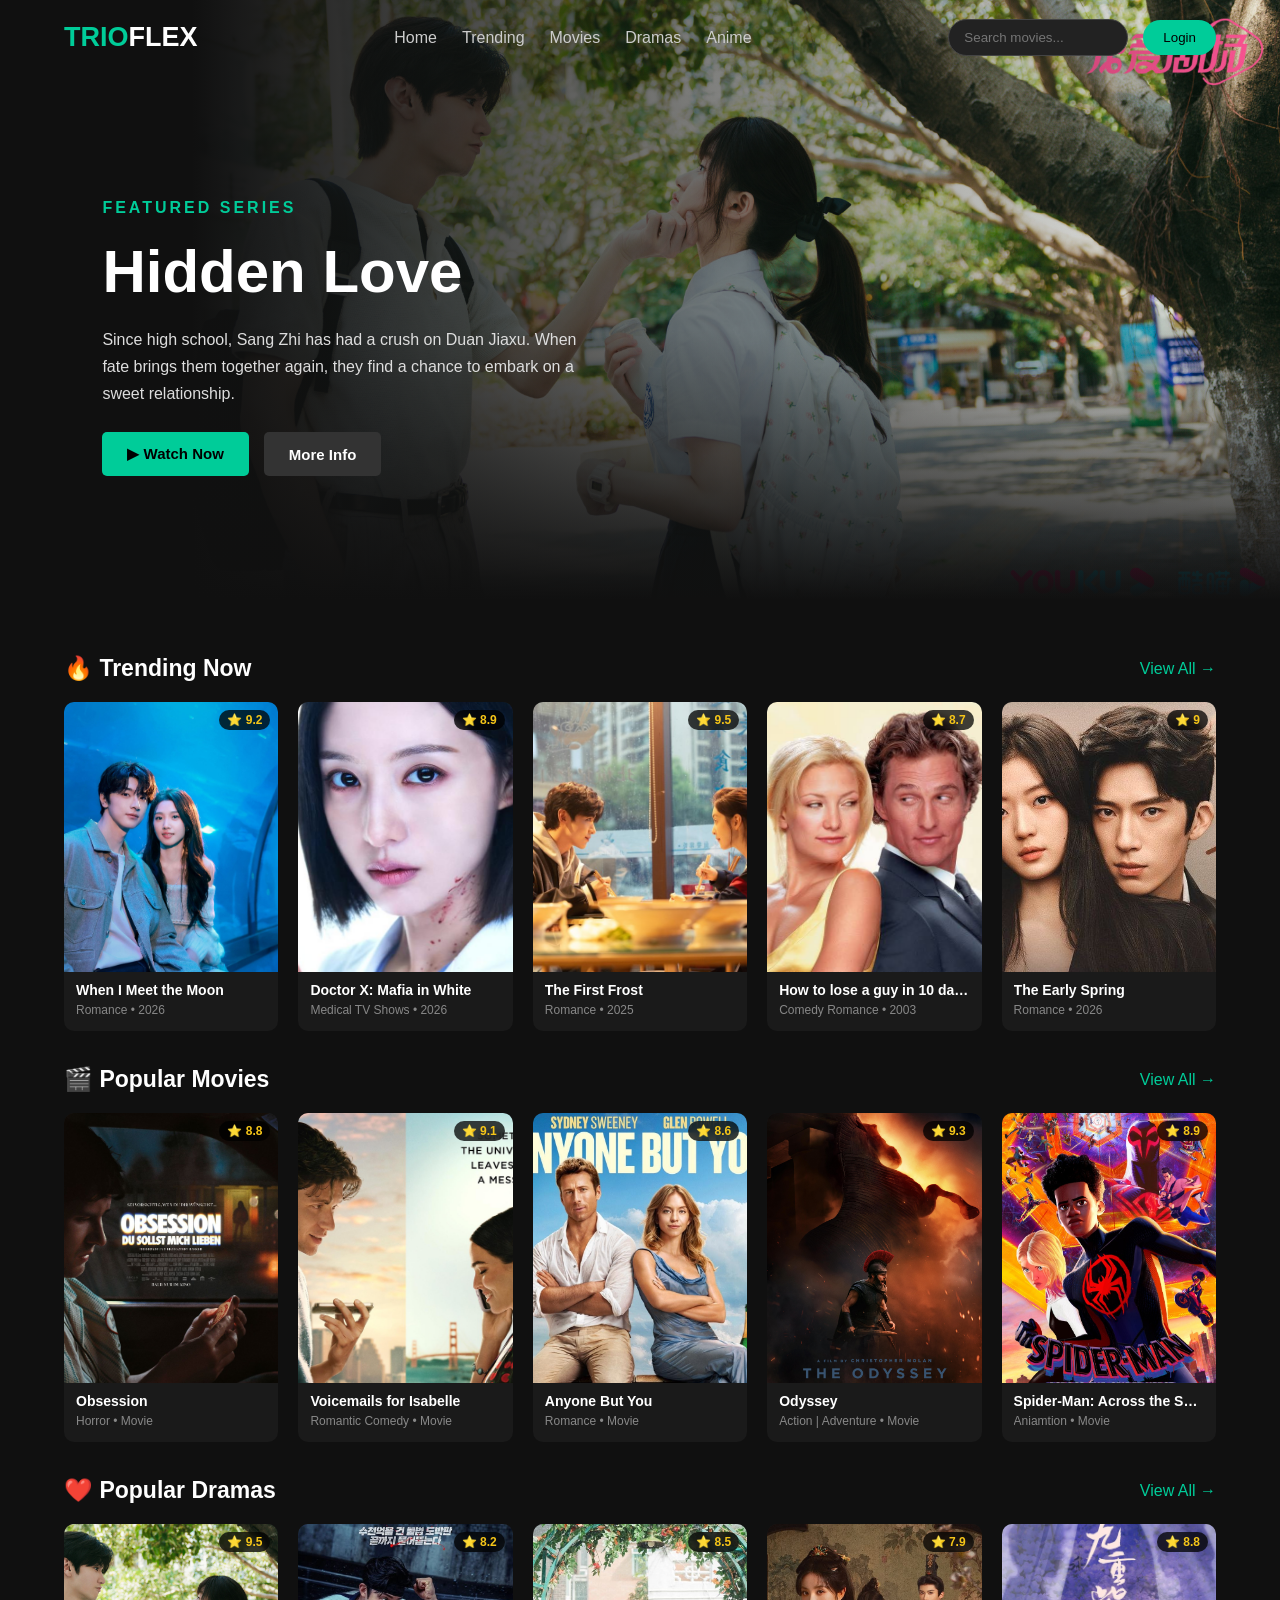
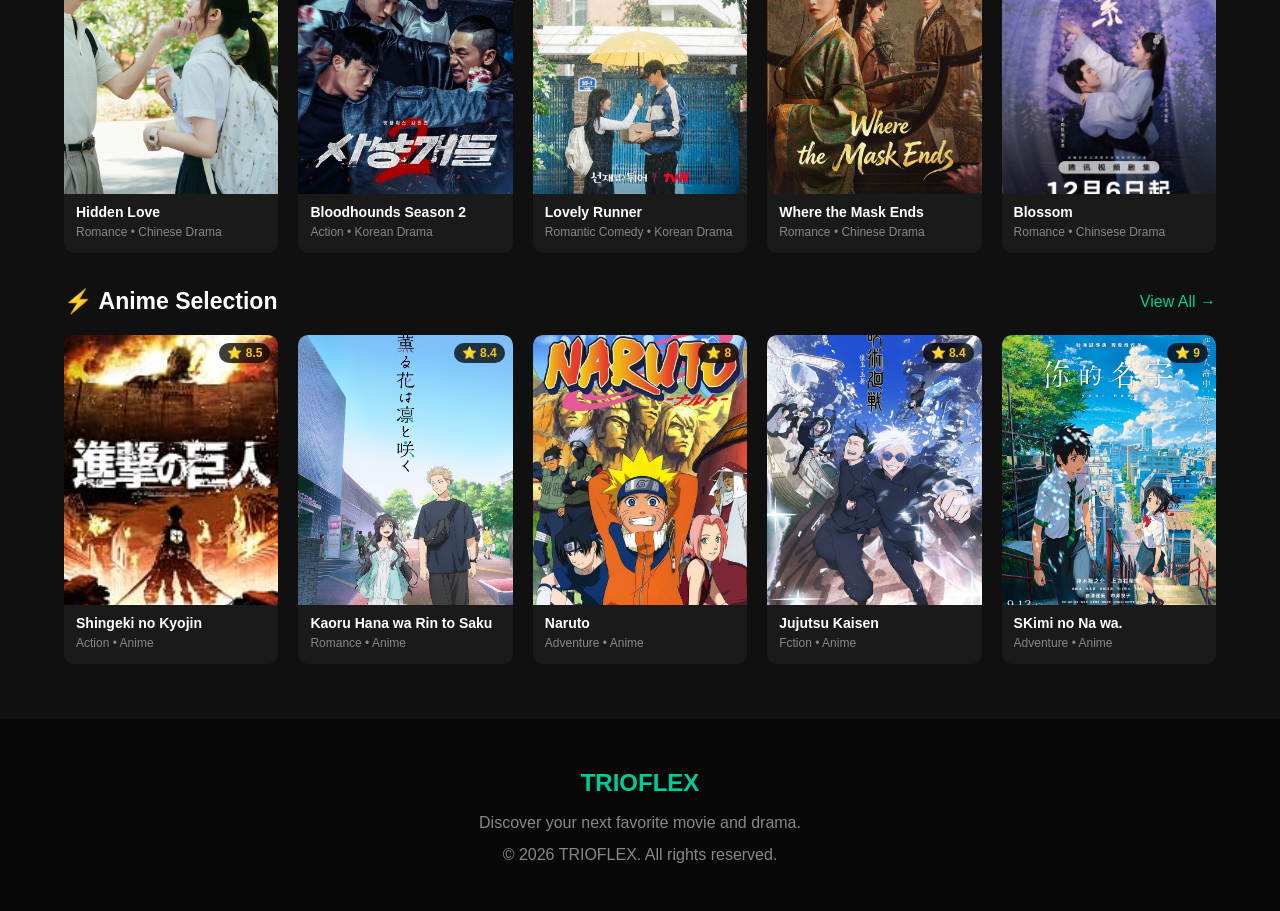
==== commit 6b7efcf2: "Upload movie" ====
--- a/home.html
+++ b/home.html
@@ -17,9 +17,6 @@
 </head>
 
 <body>
-
-
-
     <!-- ==============================
 
          NAVIGATION
@@ -57,11 +54,6 @@
         </div>
 
     </header>
-
-
-
-
-
     <!-- ==============================
 
          HERO SECTION
@@ -206,10 +198,6 @@
 
     </main>
 
-
-
-
-
     <!-- ==============================
 
          MOVIE INFO POPUP / MODAL
@@ -250,10 +238,6 @@
 
     </div>
 
-
-
-
-
     <!-- ==============================
 
          FOOTER
--- a/STYLE/style.css
+++ b/STYLE/style.css
@@ -953,31 +953,34 @@
 .movie-detail {
     position: relative;
     width: 100%;
-    height: 100vh;
-    min-height: 750px;
+    min-height: 100vh;
     overflow: hidden;
+    background: #080808;
+    color: white;
+
     display: flex;
-    align-items: flex-end;
-    padding: 100px 5% 60px;
-    color: white;
-    background: #111;
+    align-items: center;
+
+    padding: 110px 7% 45px;
 }
 
 .movie-information {
-    position: relative;
+     position: relative;
     z-index: 2;
-    width: 65%;
+
+    width: 55%;
+    max-width: 650px;
+
     display: flex;
     flex-direction: column;
     align-items: flex-start;
 }
 
 .movie-information h1 {
-    font-size: 48px;
-    font-weight: 700;
-    margin-bottom: 20px;
-    color: white;
-    line-height: 1.2;
+    font-size: 54px;
+    font-weight: 800;
+    line-height: 1.15;
+    margin-bottom: 18px;
 }
 
 .movie-background {
@@ -1000,8 +1003,6 @@
 .movie-poster {
     position: absolute;
     inset: 0;
-    width: 100%;
-    height: 100%;
     z-index: 0;
 }
 
@@ -1012,52 +1013,96 @@
 }
 
 .movie-poster img {
+     width: 100%;
+    height: 100%;
+    object-fit: cover;
+    object-position: center;
+}
+
+.movie-year {
+    font-size: 16px;
+    font-weight: bold;
+    margin-bottom: 8px;
+}
+
+#moviePlot {
+    max-width: 650px;
+    font-size: 16px;
+    line-height: 1.7;
+    color: #eee;
+    margin-bottom: 22px;
+}
+#movieCast {
+    display: flex;
+    flex-direction: column;
+    gap: 2px;
+}
+
+#movieCast span {
+    display: inline-block;
+    color: white;
+    font-size: 15px;
+    visibility: visible;
+    opacity: 1;
+}
+#movieEpisodes {
+    font-size: 15px;
+    padding: 7px 13px;
+    border-radius: 4px;
+}
+/* MOVIE METADATA */
+.movie-meta {
+    display: flex;
+    align-items: center;
+    flex-wrap: wrap;
+    gap: 14px;
+    margin-bottom: 18px;
+}
+
+.see-more {
+    display: inline-block;
+    color: #ccc;
+    text-decoration: none;
+    margin-top: 3px;
+    font-size: 14px;
+}
+
+.movie-meta span {
+    display: inline-flex;
+    align-items: center;
+    justify-content: center;
+
+    padding: 7px 13px;
+
+    border: 1px solid rgba(255,255,255,0.35);
+    border-radius: 4px;
+
+    background: rgba(255,255,255,0.1);
+
+    font-size: 15px;
+    color: white;
+}
+
+.movie-extra {
+    display: flex;
+    align-items: flex-start;
+    gap: 22px;
+    margin-bottom: 20px;
+}
+.movie-cover {
+     width: 190px;
+    height: 260px;
+    flex-shrink: 0;
+    overflow: hidden;
+    border-radius: 8px;
+}
+
+.movie-cover img {
     width: 100%;
     height: 100%;
     object-fit: cover;
-    object-position: center 20%;
-}
-
-#moviePlot {
-    line-height: 1.7;
-    margin-bottom: 20px;
-    max-width: 500px;
-}
-#movieCast {
-    display: flex;
-    flex-wrap: wrap;
-    gap: 12px;
-    margin-top: 15px;
-}
-
-#movieCast span {
-    display: inline-block;
-    color: white;
-    font-size: 14px;
-    visibility: visible;
-    opacity: 1;
-}
-/* MOVIE METADATA */
-.movie-meta {
-    display: flex;
-    flex-wrap: wrap;
-    align-items: center;
-    gap: 12px;
-    margin-bottom: 22px;
-}
-
-.movie-meta span {
-    display: inline-flex;
-    align-items: center;
-    background: rgba(255, 255, 255, 0.1);
-    color: #e0e0e0;
-    padding: 8px 14px;
-    border-radius: 6px;
-    font-size: 14px;
-    font-weight: 500;
-}
-
-
+    object-position: center;
+}
 /* RATING */
 #movieRating {
     height: 34px;
@@ -1096,47 +1141,44 @@
     pointer-events: none;
 }
 .movie-cast-section {
-    display: block;
-    color: white;
-    position: relative;
-    z-index: 2;
+    font-size: 15px;
+    line-height: 1.7;
 }
 
 /* TRAILER SECTION */
 .trailer-section {
-    position: relative;
-    z-index: 2;
-    margin-top: 35px;
-    width: 100%;
+     margin-top: 10px;
 }
 
 .trailer-section h2 {
-    font-size: 24px;
-    margin-bottom: 15px;
+    font-size: 14px;
+    margin-bottom: 6px;
 }
 .trailer-link {
     display: inline-block;
-    padding: 13px 25px;
-    background: #00c9b7;
+    padding: 15px 30px;
+    font-size: 16px;
+    font-weight: bold;
+    border-radius: 7px;
+    letter-spacing: 0.3px;
+    transition: 0.3s ease;
+    background: #00cc99;
     color: #080808;
-    font-weight: bold;
     text-decoration: none;
-    border-radius: 6px;
-    transition: 0.3s;
 }
 
 .trailer-link:hover {
     background: white;
 }
 
+/* RESPONSIVE */
+
 @media (max-width: 750px) {
 
     .movie-detail {
-        display: flex;
-        flex-direction: column;
-        align-items: stretch;
-        padding: 100px 5% 35px;
-        min-height: auto;
+        min-height: 100vh;
+        padding: 100px 5% 180px;
+        align-items: flex-start;
     }
 
     .movie-information {
@@ -1148,30 +1190,46 @@
         font-size: 34px;
     }
 
-    .movie-poster {
-        position: relative;
-        width: 100%;
-        height: 300px;
-        margin-top: 25px;
-    }
-
-    .movie-poster img {
-        object-fit: cover;
-        object-position: center;
-        border-radius: 8px;
-    }
-
-    .movie-poster::after {
-        display: none;
+    .overall-rating {
+        left: 5%;
+        right: auto;
+        bottom: 35px;
+    }
+}
+
+@media (max-width: 480px) {
+
+    .movie-information h1 {
+        font-size: 28px;
+    }
+
+    .movie-extra {
+        gap: 12px;
+    }
+
+    .movie-cover {
+        width: 150px;
+        height: 210px;
     }
 
     #moviePlot {
-        max-width: 100%;
-    }
-}
-
+        font-size: 12px;
+    }
+
+    .movie-detail {
+        padding-bottom: 170px;
+    }
+}
 @media (max-width: 480px) {
 
+    .movie-cover {
+        width: 115px;
+        height: 165px;
+    }
+
+    .movie-extra {
+        gap: 14px;
+    }
     .movie-information h1 {
         font-size: 28px;
     }
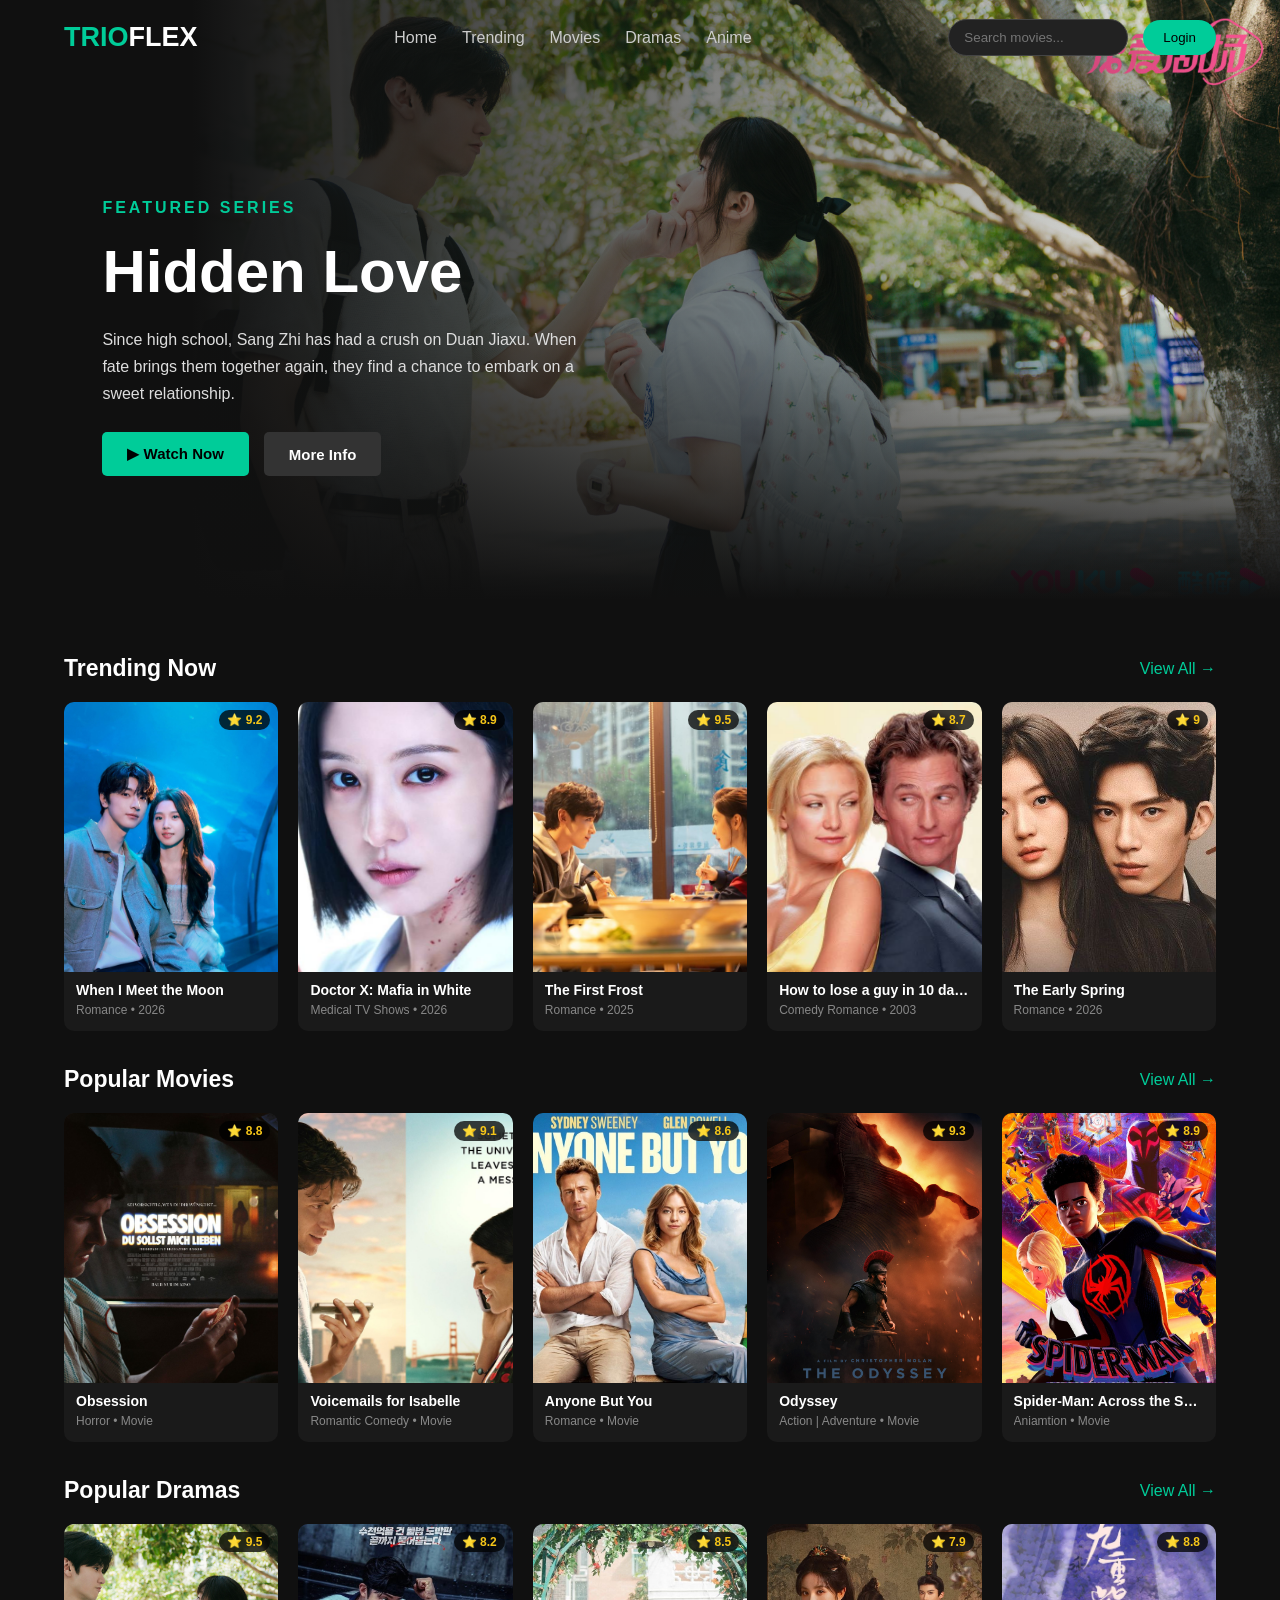
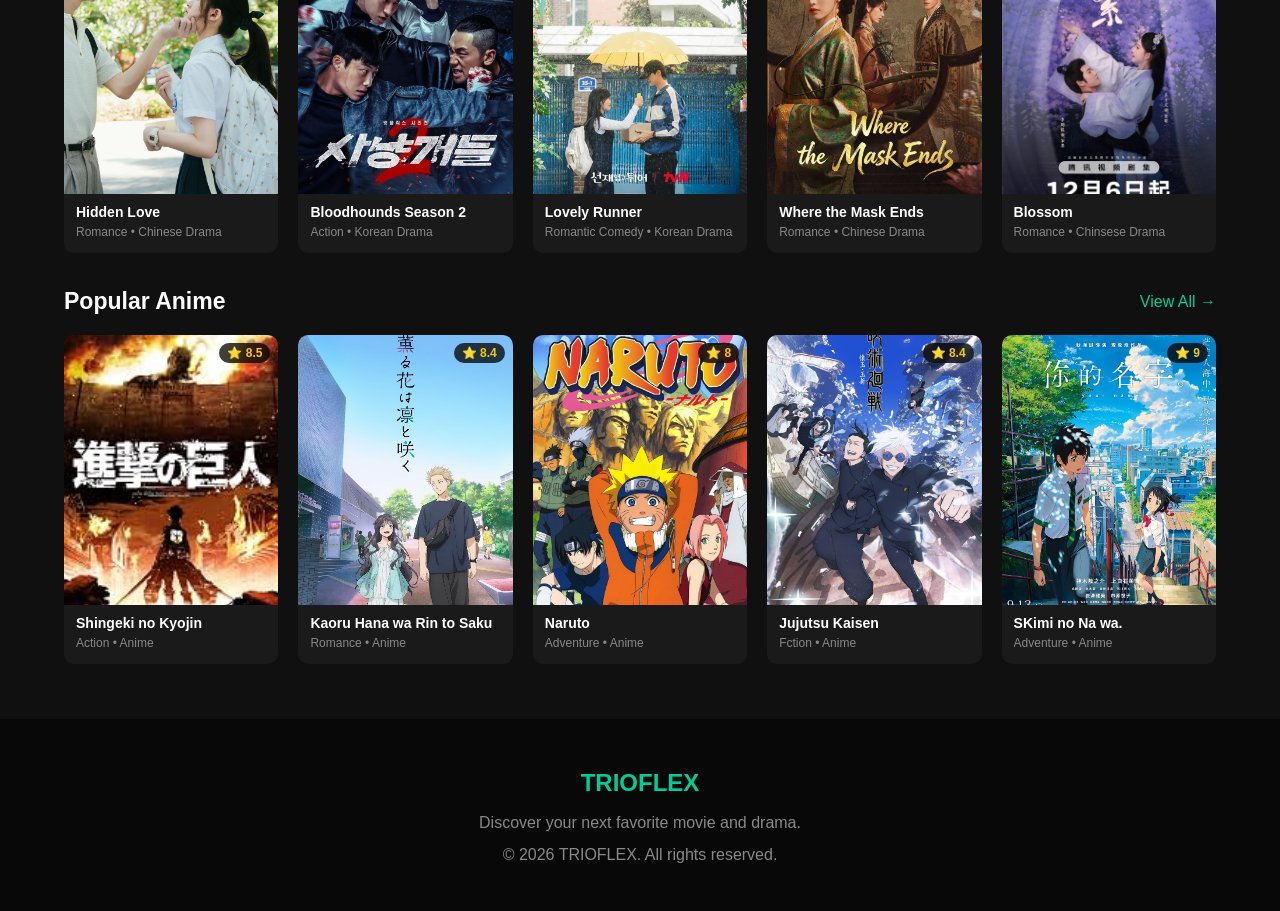
==== commit 49a12fe7: "update featured section" ====
--- a/home.html
+++ b/home.html
@@ -120,7 +120,7 @@
 
             <div class="section-heading">
 
-                <h2>🔥 Trending Now</h2>
+                <h2>Trending Now</h2>
 
                 <a href="#">View All →</a>
 
@@ -140,7 +140,7 @@
 
             <div class="section-heading">
 
-                <h2>🎬 Popular Movies</h2>
+                <h2>Popular Movies</h2>
 
                 <a href="#">View All →</a>
 
@@ -159,7 +159,7 @@
 
             <div class="section-heading">
 
-                <h2>❤️ Popular Dramas</h2>
+                <h2>Popular Dramas</h2>
 
                 <a href="#">View All →</a>
 
@@ -182,7 +182,7 @@
 
             <div class="section-heading">
 
-                <h2>⚡ Anime Selection</h2>
+                <h2>Popular Anime</h2>
 
                 <a href="#">View All →</a>
 
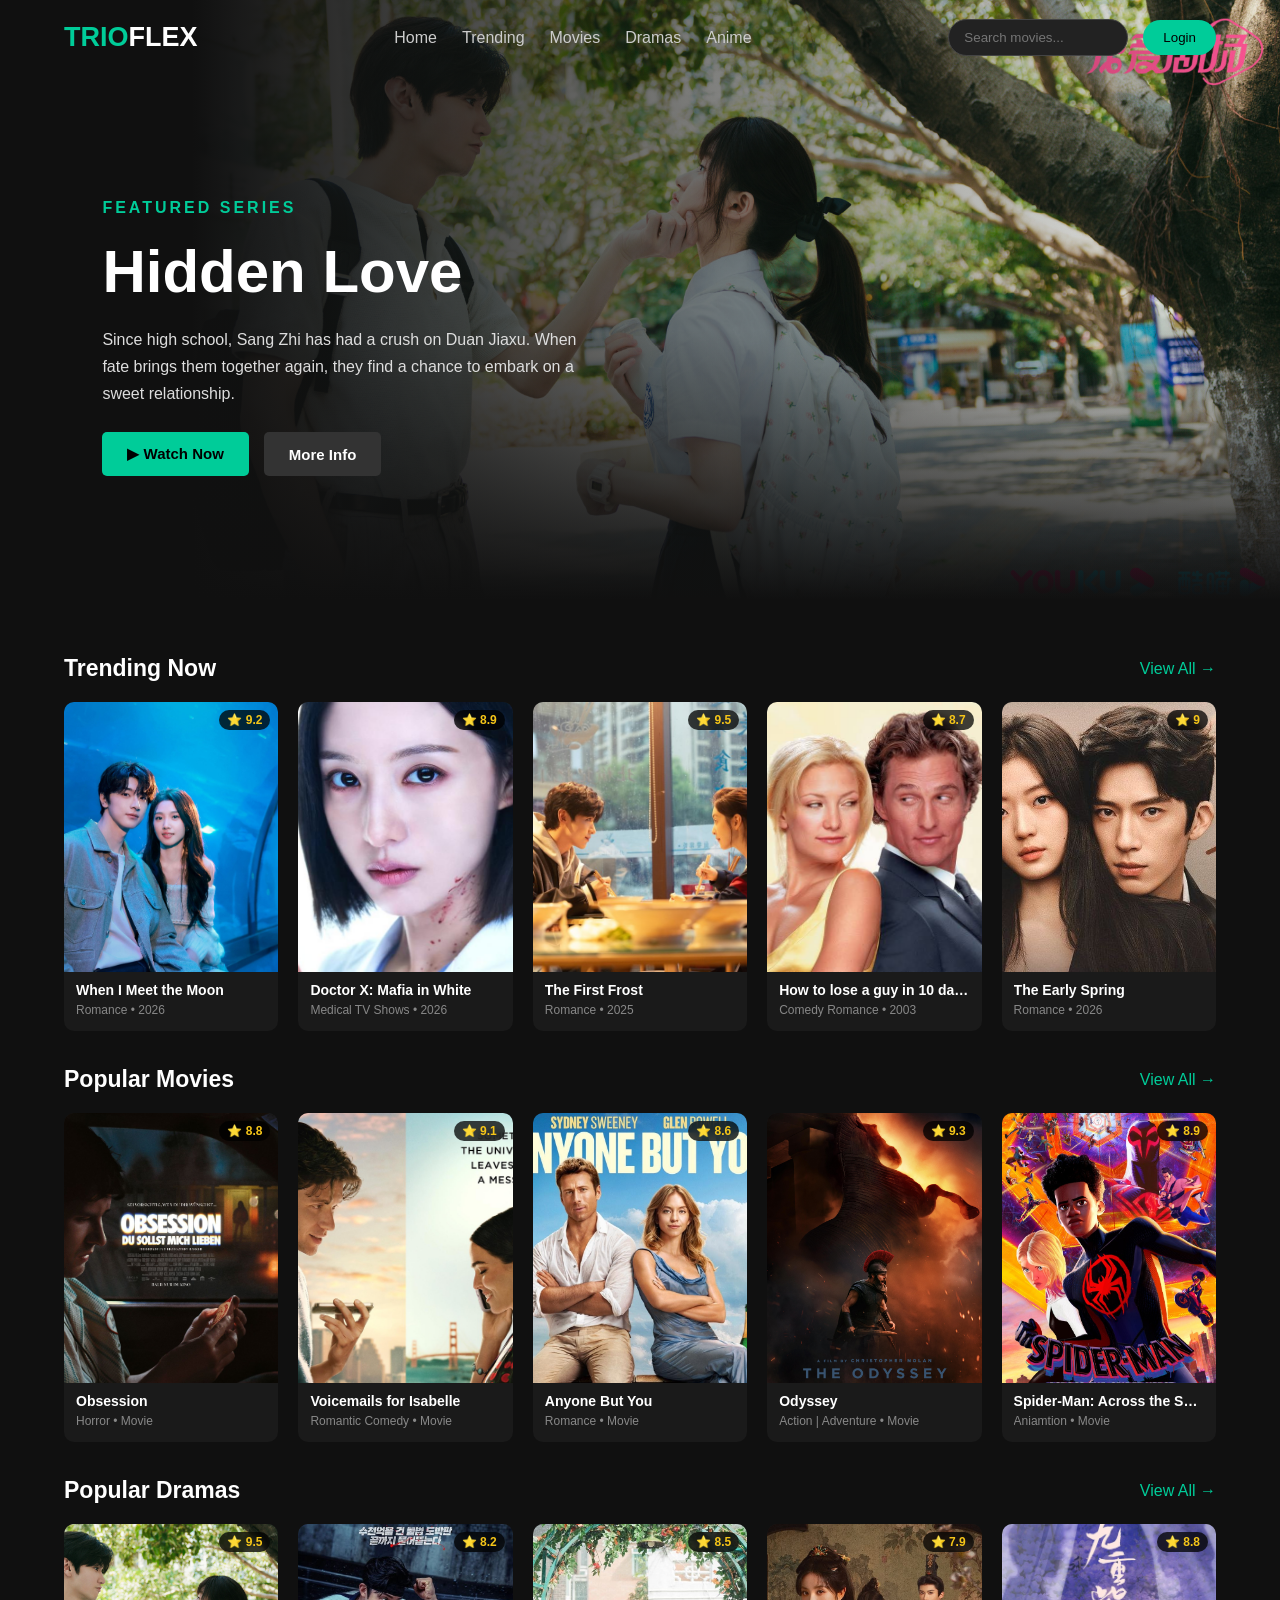
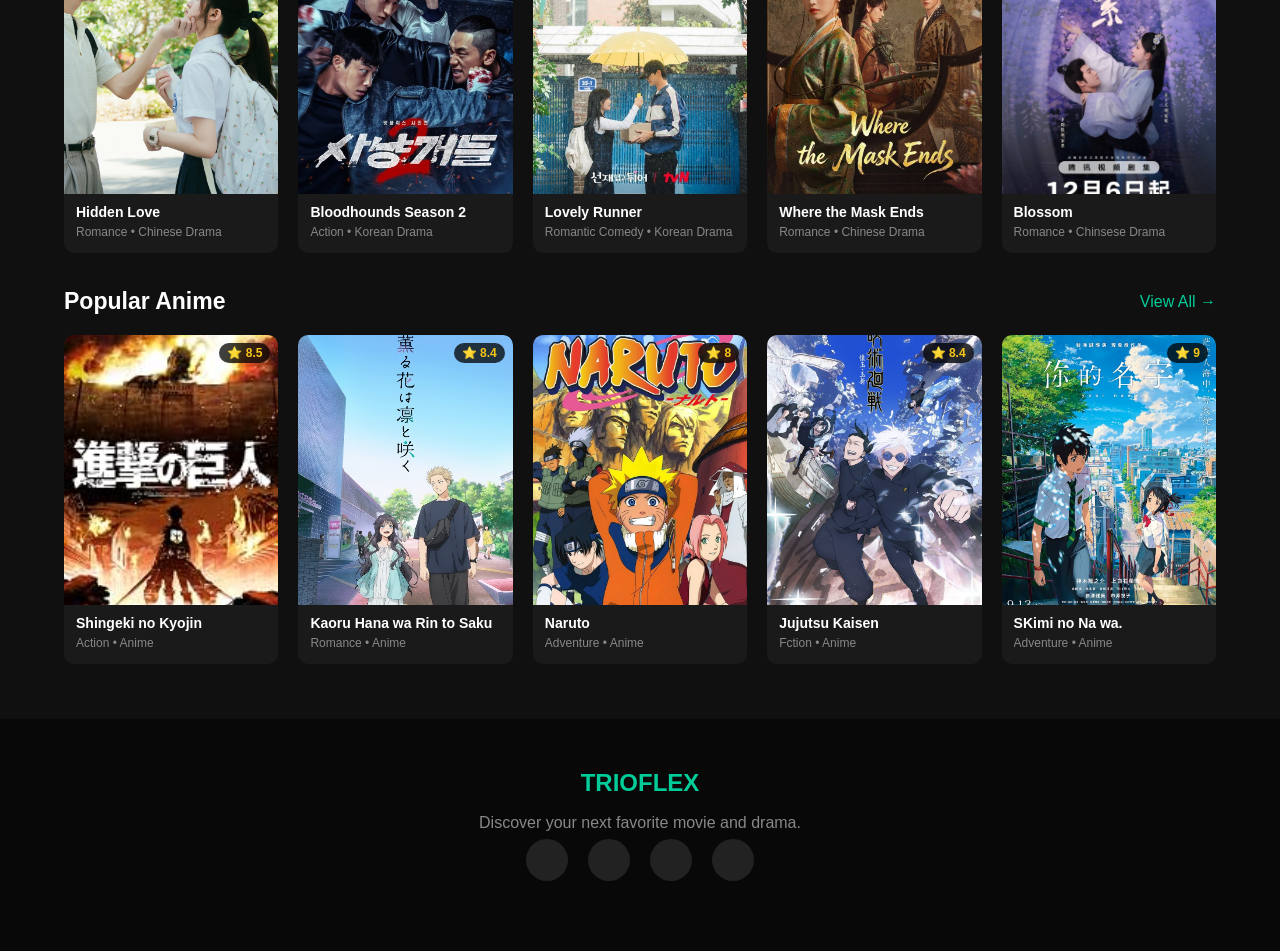
==== commit 9783bdf0: "upadate footer" ====
--- a/home.html
+++ b/home.html
@@ -9,9 +9,7 @@
     <meta name="viewport" content="width=device-width, initial-scale=1.0">
 
     <title>TrioFlex</title>
-
-
-
+    <link rel="stylesheet" href="https://cdnjs.cloudflare.com/ajax/libs/font-awesome/7.3.1/css/all.min.css">
     <link rel="stylesheet" href="STYLE/style.css?v=1.1">
 
 </head>
@@ -250,7 +248,35 @@
 
         <p>Discover your next favorite movie and drama.</p>
 
-        <p>© 2026 TRIOFLEX. All rights reserved.</p>
+        <div class="social-icons">
+
+            <a href="https://www.facebook.com/"
+               target="_blank"
+               aria-label="Facebook">
+                <i class="fa-brands fa-facebook-f"></i>
+            </a>
+
+            <a href="https://www.instagram.com/"
+               target="_blank"
+               aria-label="Instagram">
+                <i class="fa-brands fa-instagram"></i>
+            </a>
+
+            <a href="https://x.com/"
+               target="_blank"
+               aria-label="Twitter">
+                <i class="fa-brands fa-x-twitter"></i>
+            </a>
+
+            <a href="https://telegram.org/"
+               target="_blank"
+               aria-label="Telegram">
+                <i class="fa-brands fa-telegram"></i>
+            </a>
+
+        </div>
+
+    </div>
 
     </footer>
 
--- a/STYLE/style.css
+++ b/STYLE/style.css
@@ -612,9 +612,63 @@
     color: #00cc99;
 
 }
-
-
-
+/* Footer */
+.footer {
+    background: #111;
+    padding: 40px 20px 20px;
+    text-align: center;
+    color: white;
+}
+
+.footer-content h2 {
+    font-size: 25px;
+    margin-bottom: 10px;
+}
+
+.footer-content p {
+    color: #aaa;
+    margin-bottom: 20px;
+}
+
+/* Social Media Icons */
+.social-icons {
+    display: flex;
+    justify-content: center;
+    gap: 20px;
+    margin-bottom: 30px;
+}
+
+.social-icons a {
+    width: 42px;
+    height: 42px;
+    display: flex;
+    justify-content: center;
+    align-items: center;
+
+    color: white;
+    background: #222;
+    border-radius: 50%;
+
+    font-size: 18px;
+    text-decoration: none;
+
+    transition: 0.3s;
+}
+
+/* Hover Effects */
+.social-icons a:hover {
+    background: #e50914;
+    color: white;
+    transform: translateY(-5px);
+}
+
+/* Copyright */
+.footer-bottom {
+    border-top: 1px solid #333;
+    padding-top: 20px;
+    color: #777;
+    font-size: 13px;
+}
 /* RESPONSIVE */
 
 @media (max-width: 1000px) {
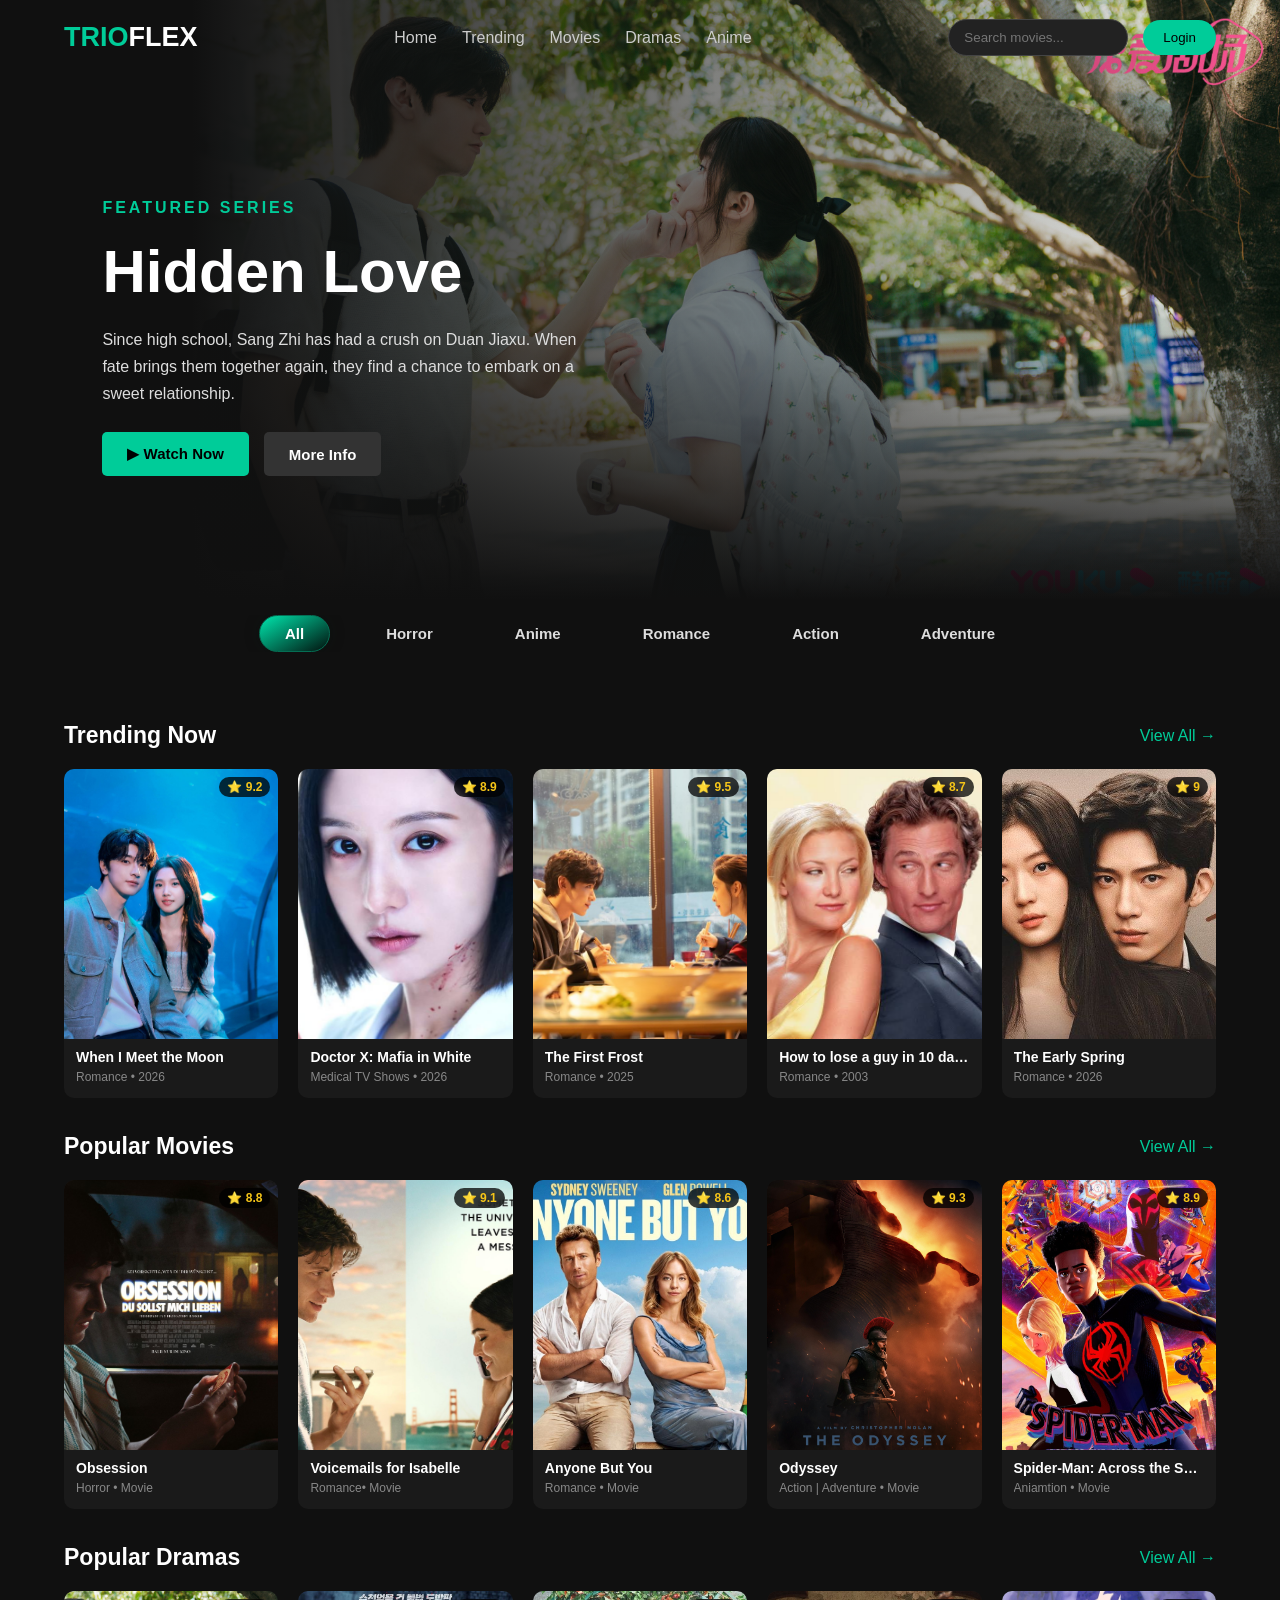
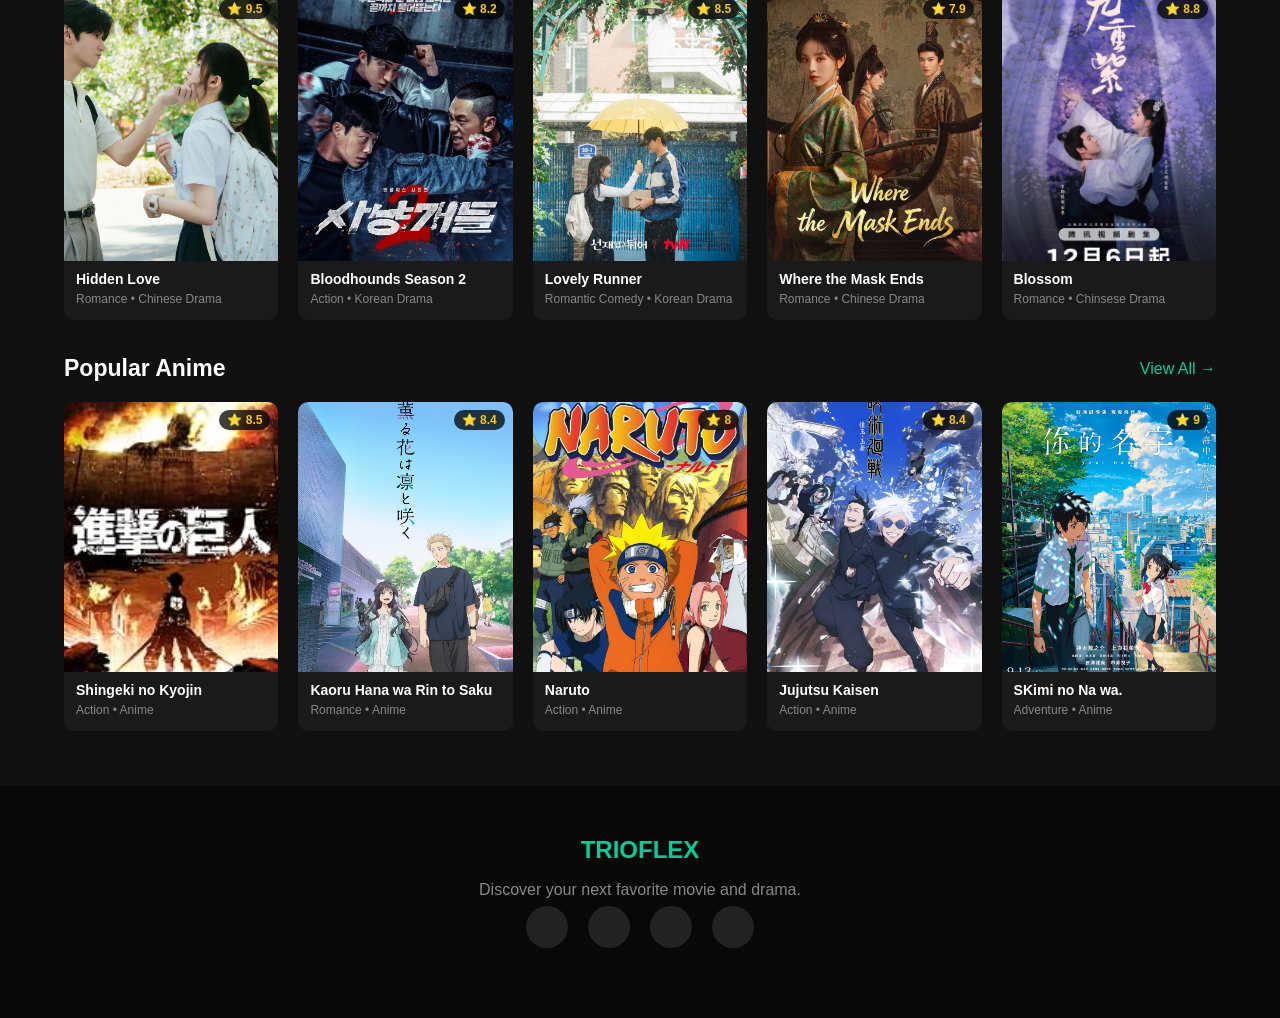
==== commit ab9fe89d: "update genre" ====
--- a/home.html
+++ b/home.html
@@ -104,12 +104,44 @@
 
     </section>
 
+
+<section class="genre-section" id="genres">
+    <div class="container">
+        <div class="genre-container">
+
+            <button class="genre-card active" data-genre="All">
+                <h3>All</h3>
+            </button>
+
+            <button class="genre-card" data-genre="Horror">
+                <h3>Horror</h3>
+            </button>
+
+            <button class="genre-card" data-genre="Animation">
+                <h3>Anime</h3>
+            </button>
+
+            <button class="genre-card" data-genre="Romance">
+                <h3>Romance</h3>
+            </button>
+
+            <button class="genre-card" data-genre="Action">
+                <h3>Action</h3>
+            </button>
+
+            <button class="genre-card" data-genre="Adventure">
+                <h3>Adventure</h3>
+            </button>
+        </div>
+    </div>
+</section>
+
+
     <!-- ==============================
 
          MAIN CONTENT
 
     ============================== -->
-
     <main>
 
         <!-- TRENDING NOW -->
--- a/STYLE/style.css
+++ b/STYLE/style.css
@@ -1,4 +1,14 @@
-
+:root{
+    --Mint: #00cc99;   
+    --Black: #000;
+    --LighterBlack: #101010;
+    --EvenLighterBlack: #222;
+    --EvenEvenLighterBlack: #333;
+    --EvenEvenEvenLighterBlack: #555;
+    --EvenEvenEvenEvenLighterBlack: #080808;
+    --DarkMint: #02110d;
+
+}
 * {
     margin: 0;
 
@@ -260,6 +270,96 @@
     background: #555;
 
 }
+
+
+/* ==============================
+   GENRE NAVIGATION
+============================== */
+
+.genre-section {
+    width: 100%;
+    padding: 15px 5%;
+    border-top: #00e6ad;
+    border-bottom:  rgba(3, 43, 31, 0.25);
+}
+
+.genre-section .container {
+    max-width: 1200px;
+    margin: 0 auto;
+}
+
+.genre-container {
+    display: flex;
+    justify-content: center;
+    align-items: center;
+    gap: 30px;
+    width: 100%;
+    overflow-x: auto;
+    scrollbar-width: none;
+}
+
+.genre-container::-webkit-scrollbar {
+    display: none;
+}
+
+.genre-card {
+    flex: 0 0 auto;
+    padding: 9px 25px;
+    background: transparent;
+    border: 1px solid transparent;
+    border-radius: 30px;
+    color: #ddd;
+    cursor: pointer;
+    transition: 0.3s ease;
+}
+
+.genre-card h3 {
+    font-size: 15px;
+    font-weight: 600;
+    margin: 0;
+}
+
+.genre-card:hover {
+    color: white;
+    border-color:#056e54;
+}
+
+/* ACTIVE GENRE */
+
+.genre-card.active {
+    color: white;
+    background: linear-gradient(
+        150deg,
+       #00e6ad,
+       #02110d
+    );
+    border-color:#056e54;
+    box-shadow: 0 0 15px rgba(1, 27, 19, 0.25);
+}
+
+/* MOBILE */
+
+@media (max-width: 750px) {
+    .genre-section {
+        padding: 12px 4%;
+    }
+
+    .genre-container {
+        justify-content: flex-start;
+        gap: 30px;
+    }
+
+    .genre-card {
+        padding: 9px 18px;
+    }
+
+    .genre-card h3 {
+        font-size: 13px;
+    }
+}
+
+
+
 
 
 
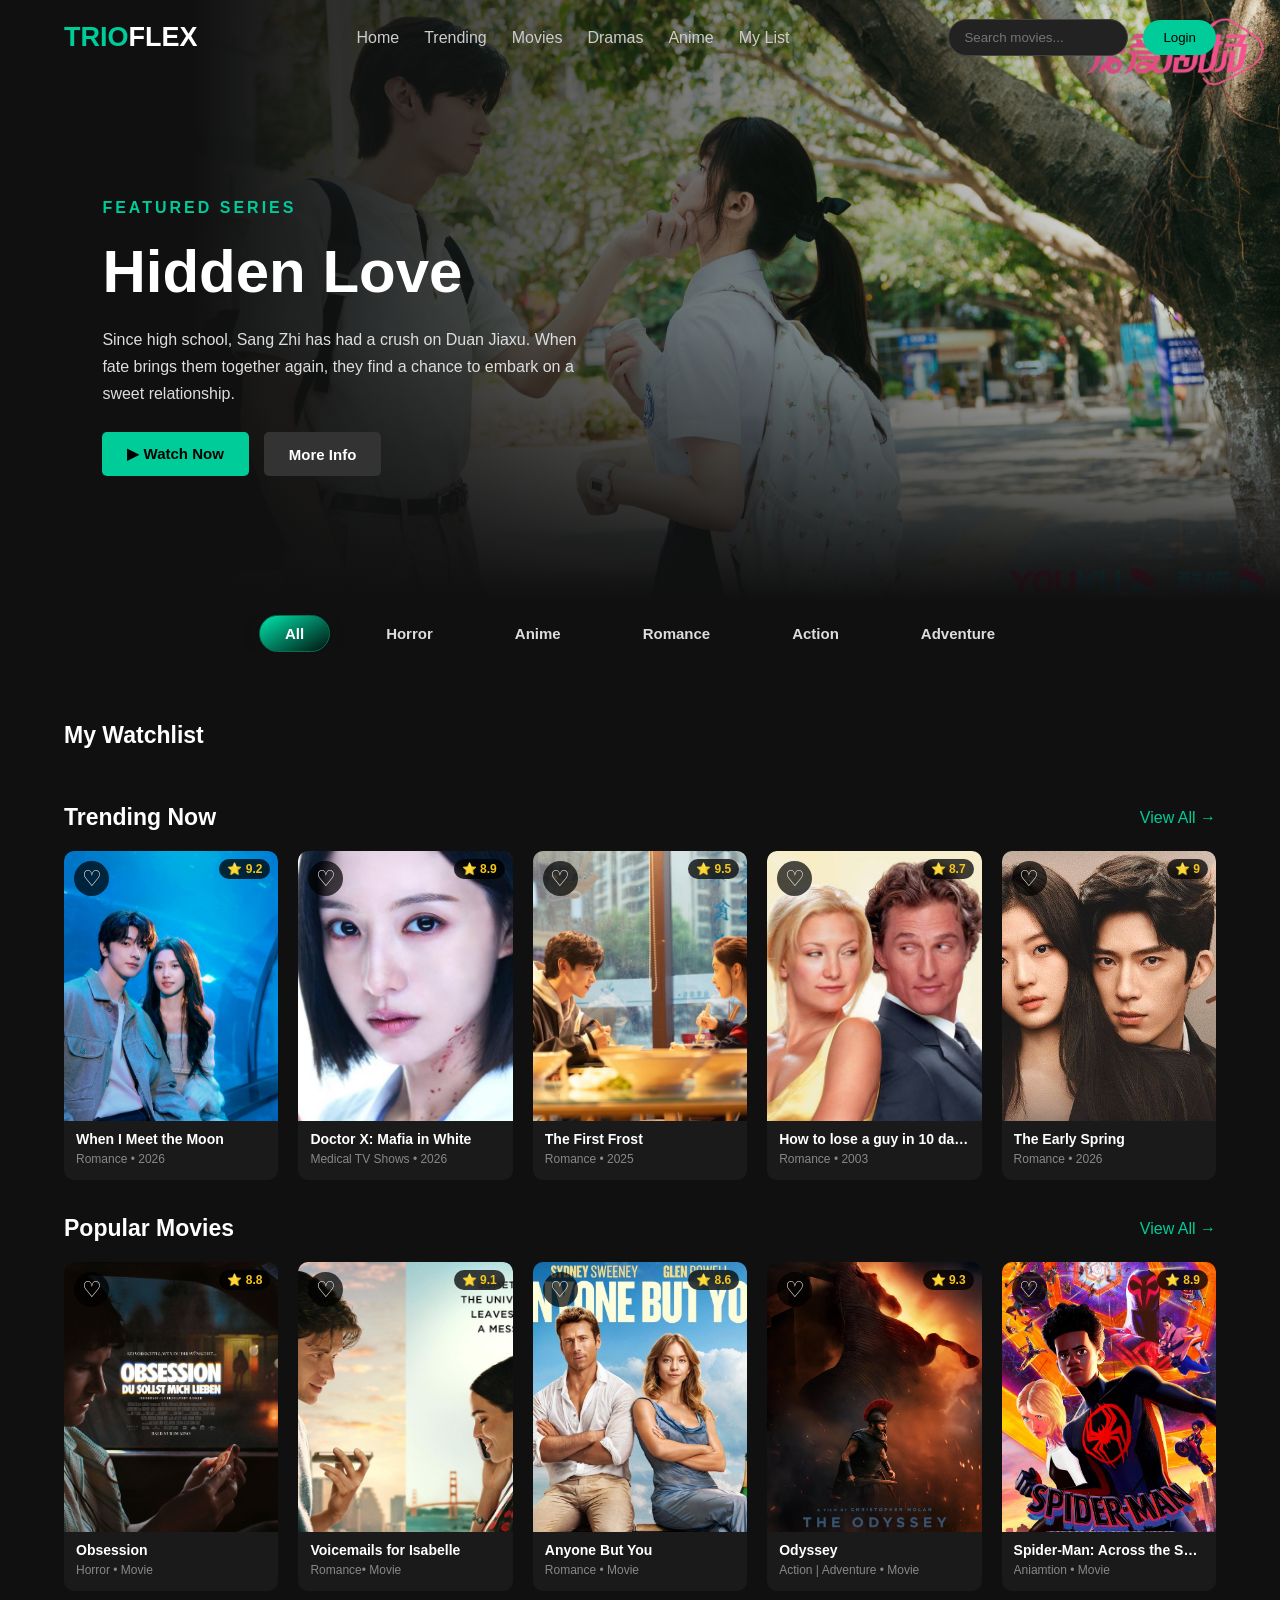
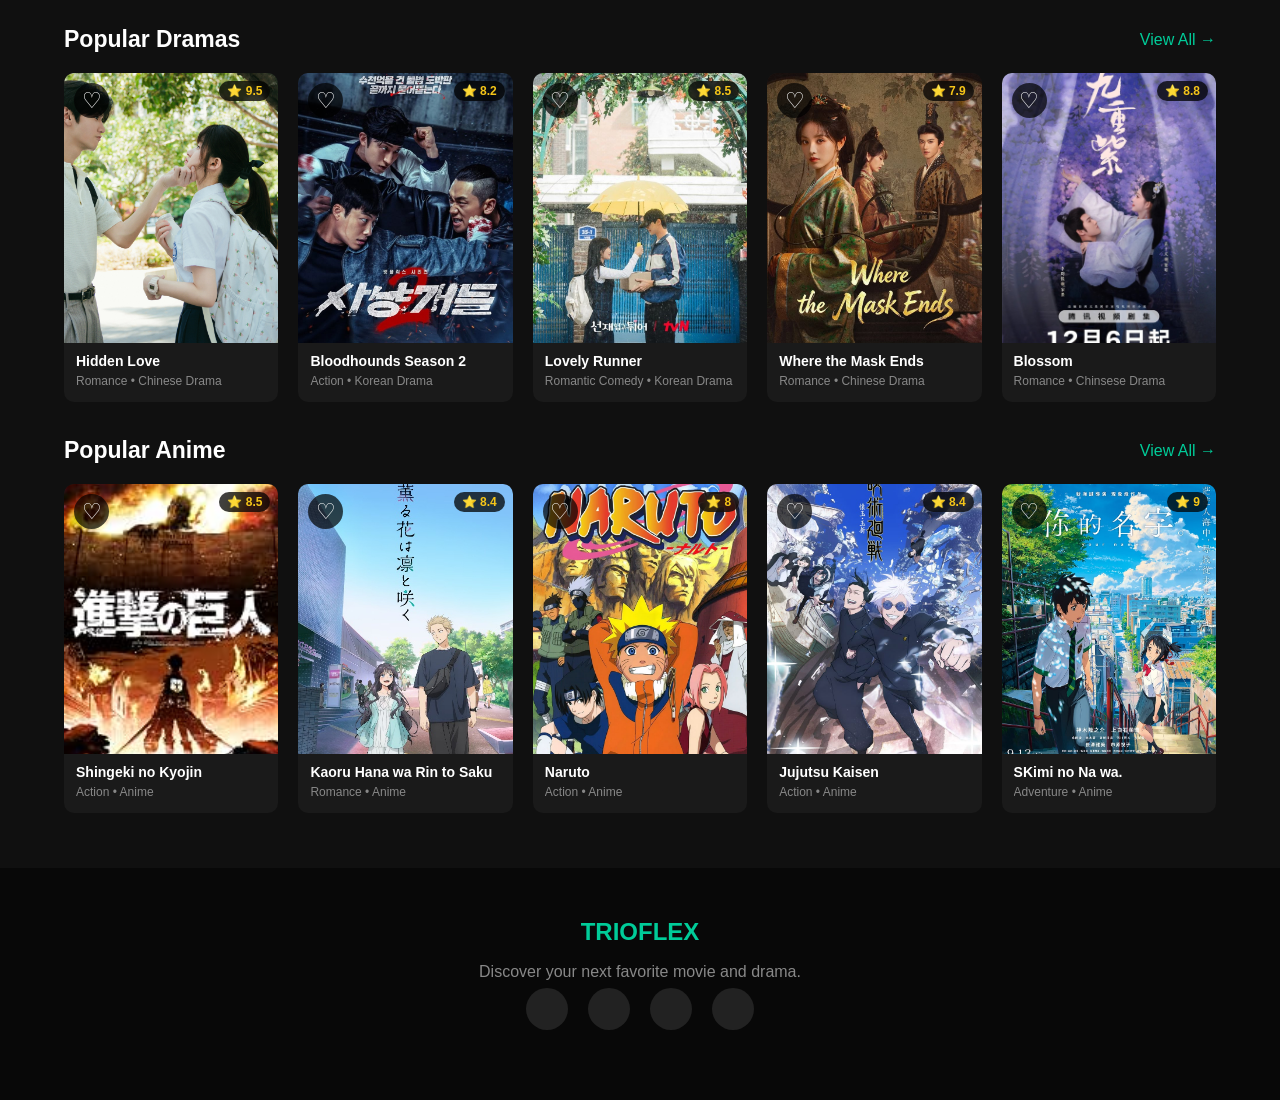
==== commit f8f94cee: "Add watchlist" ====
--- a/home.html
+++ b/home.html
@@ -39,6 +39,8 @@
 
             <a href="#anime">Anime</a>
 
+            <a href="#mylist">My List</a>
+
         </nav>
 
 
@@ -132,6 +134,7 @@
             <button class="genre-card" data-genre="Adventure">
                 <h3>Adventure</h3>
             </button>
+
         </div>
     </div>
 </section>
@@ -144,8 +147,19 @@
     ============================== -->
     <main>
 
+        <!-- MY FAVORITE LIST -->
+        <section class="movie-section" id="mylist">
+
+            <div class="section-heading">
+            <h2>My Watchlist</h2>
+            </div>
+
+            <div class="movie-container" id="myListContainer">
+            <!-- Favorite movies will appear here     -->
+            </div>    
+
+        </section>
         <!-- TRENDING NOW -->
-
         <section class="movie-section" id="popular">
 
             <div class="section-heading">
--- a/STYLE/style.css
+++ b/STYLE/style.css
@@ -358,11 +358,6 @@
     }
 }
 
-
-
-
-
-
 /* MOVIE SECTIONS */
 
 main {
@@ -499,10 +494,6 @@
 
 }
 
-
-
-/* Rating badge overlaid on the poster */
-
 .movie-card .poster .badge {
 
     position: absolute;
@@ -579,6 +570,118 @@
 
 }
 
+/* ==============================
+   MY WATCHLIST SECTION
+============================== */
+
+#mylist {
+    width: 100%;
+    margin: 35px 0;
+}
+
+#mylist .section-heading {
+    display: flex;
+    justify-content: space-between;
+    align-items: center;
+    margin-bottom: 20px;
+}
+
+#mylist .section-heading h2 {
+    font-size: 23px;
+}
+
+#myListContainer {
+    display: grid;
+    grid-template-columns: repeat(5, 1fr);
+    gap: 20px;
+    width: 100%;
+}
+
+/* Tablet */
+@media (max-width: 1000px) {
+    #myListContainer {
+        grid-template-columns: repeat(4, 1fr);
+    }
+}
+
+/* Mobile */
+@media (max-width: 750px) {
+    #myListContainer {
+        grid-template-columns: repeat(3, 1fr);
+        gap: 12px;
+    }
+
+    #mylist .section-heading h2 {
+        font-size: 18px;
+    }
+}
+/* MOVIE DETAIL FAVORITE BUTTON */
+.detail-favorite-btn {
+    display: inline-flex;
+    align-items: center;
+    gap: 9px;
+
+    padding: 11px 20px;
+    margin-bottom: 20px;
+
+    background: rgba(0, 204, 153, 0.12);
+    color: #00cc99;
+
+    border: 1px solid #00cc99;
+    border-radius: 6px;
+
+    font-size: 15px;
+    font-weight: bold;
+
+    cursor: pointer;
+    transition: 0.3s ease;
+}
+
+.detail-favorite-btn:hover {
+    background: #00cc99;
+    color: #080808;
+}
+
+.detail-favorite-btn.active {
+    background: rgba(255, 59, 107, 0.12);
+    border-color: #ff3b6b;
+    color: #ff3b6b;
+}
+
+.detail-favorite-btn.active:hover {
+    background: #ff3b6b;
+    color: white;
+}
+
+/* HOME PAGE FAVORITE HEART */
+
+.favorite-btn {
+    position: absolute;
+    top: 10px;
+    left: 10px;
+
+    width: 35px;
+    height: 35px;
+
+    border: none;
+    border-radius: 50%;
+
+    background: rgba(0, 0, 0, 0.7);
+    color: white;
+
+    font-size: 22px;
+    cursor: pointer;
+
+    z-index: 5;
+}
+
+.favorite-btn:hover {
+    transform: scale(1.15);
+}
+
+.favorite-btn.active {
+    color: #ff3b5c;
+}
 
 
 /* MODAL */
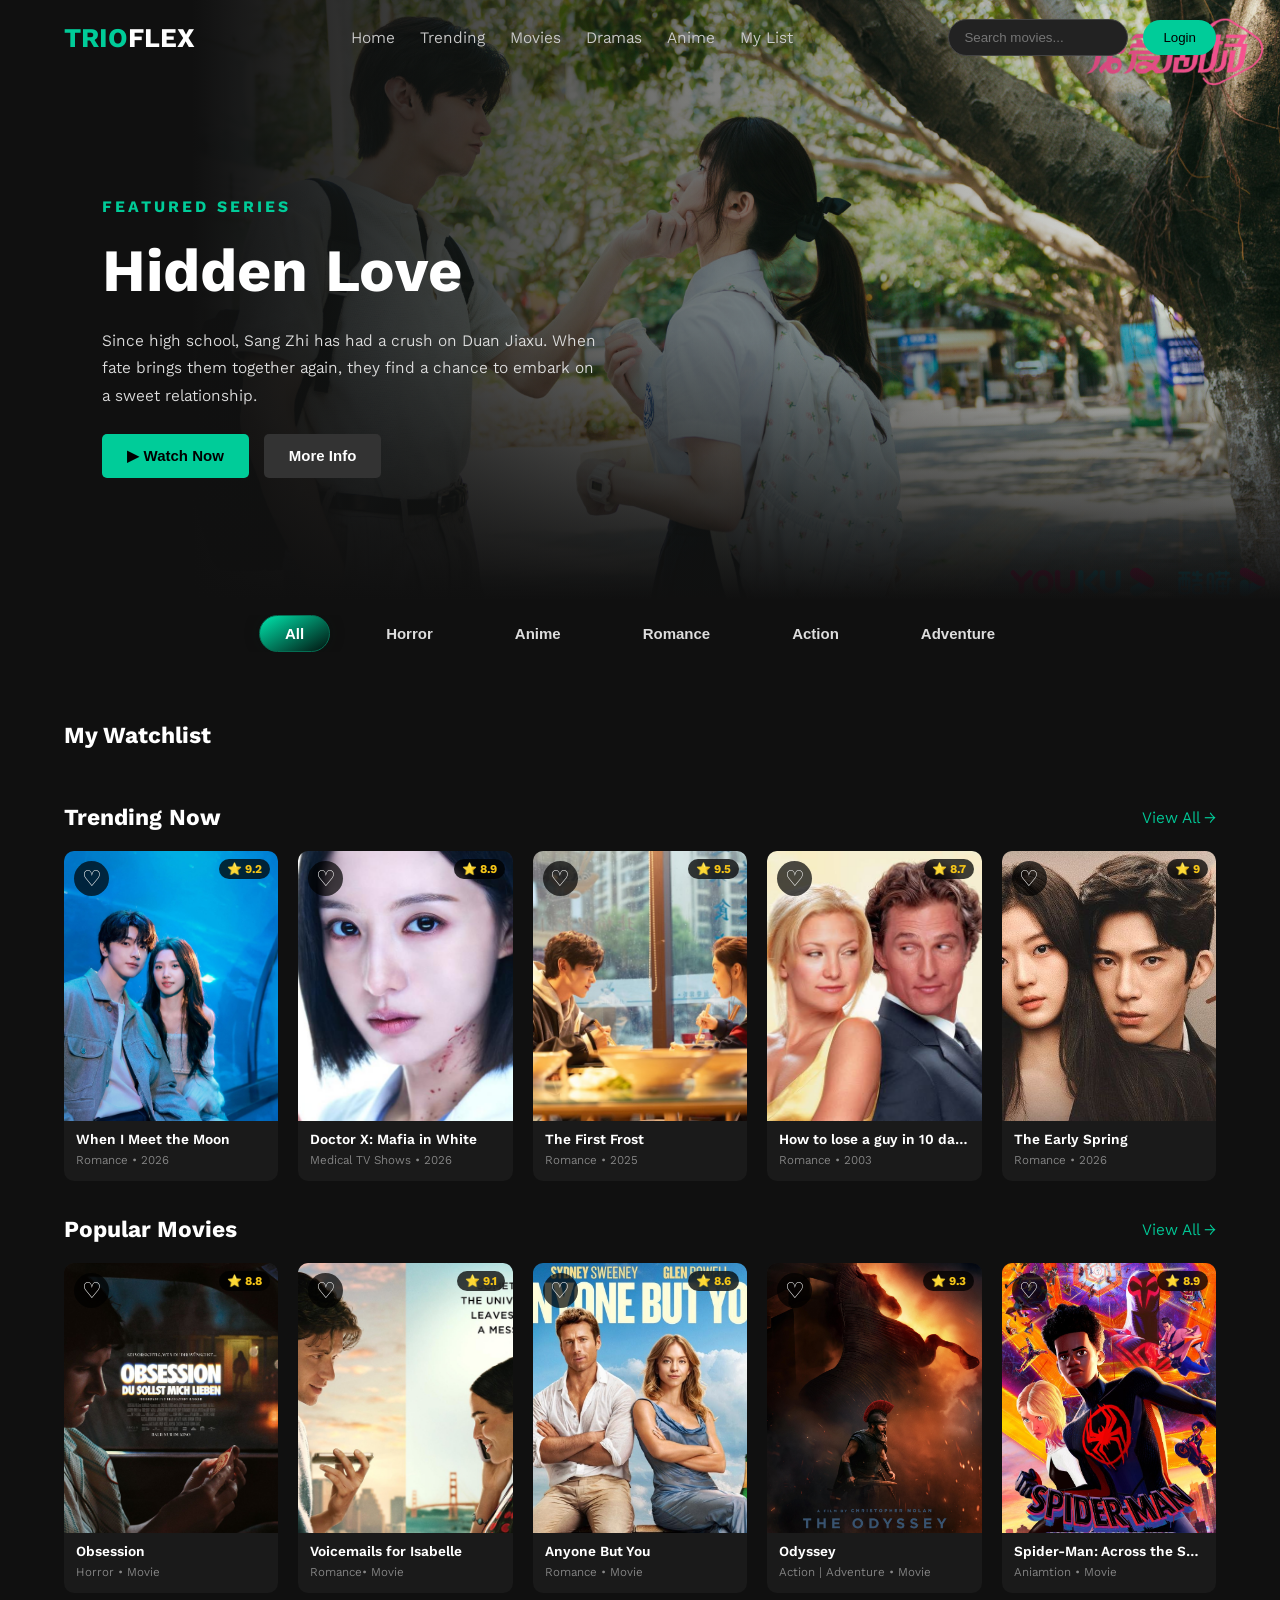
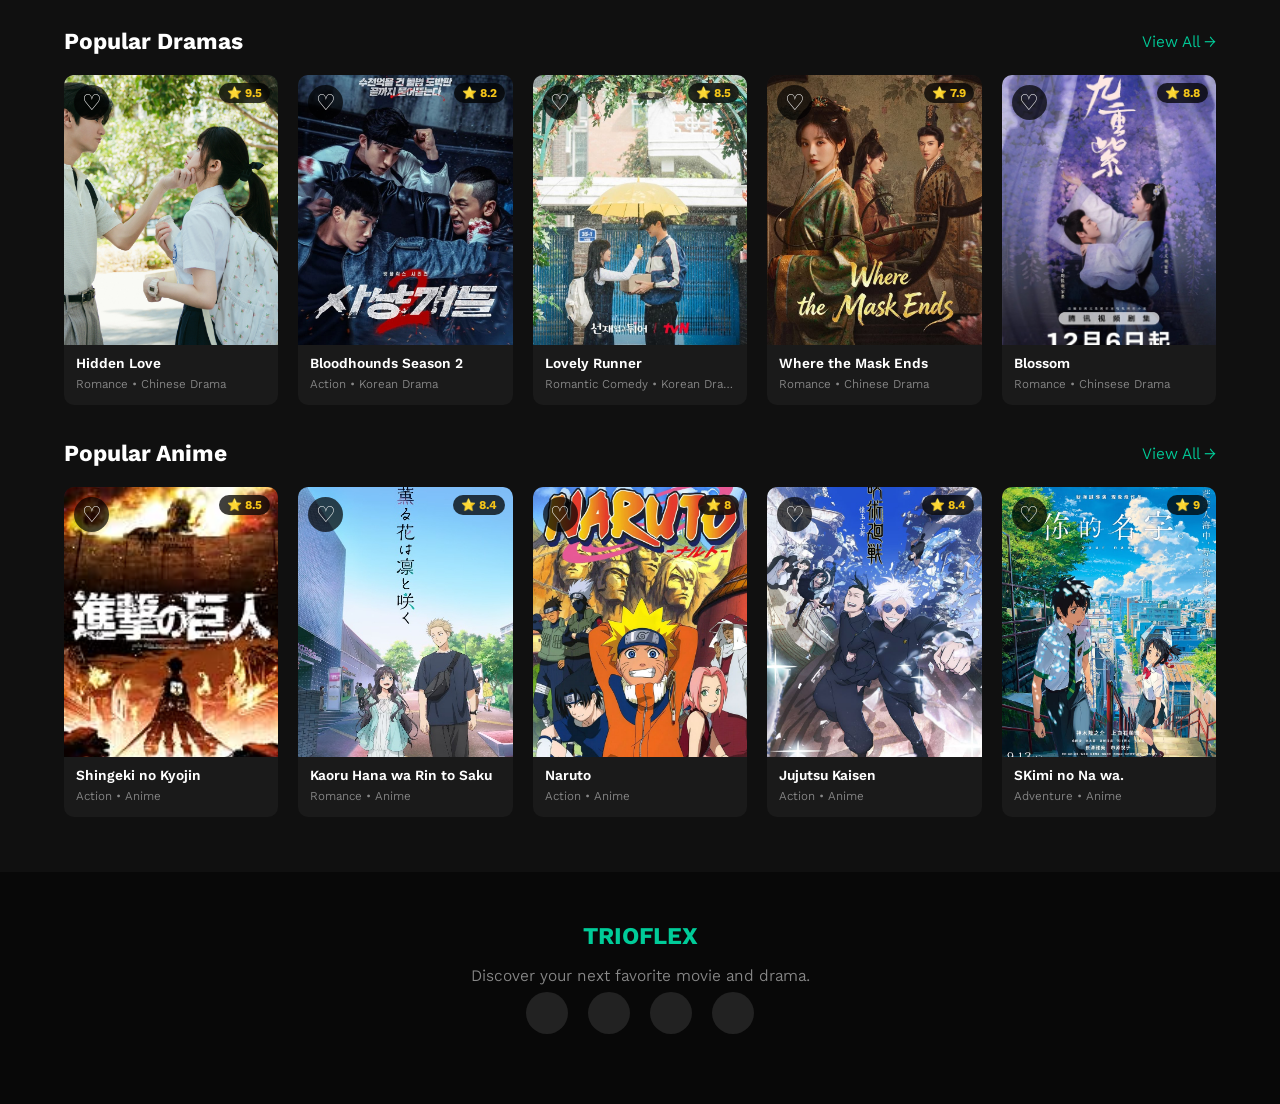
==== commit 85bfb1fb: "Change font" ====
--- a/home.html
+++ b/home.html
@@ -10,7 +10,11 @@
 
     <title>TrioFlex</title>
     <link rel="stylesheet" href="https://cdnjs.cloudflare.com/ajax/libs/font-awesome/7.3.1/css/all.min.css">
+    <link rel="preconnect" href="https://fonts.googleapis.com">
+    <link rel="preconnect" href="https://fonts.gstatic.com" crossorigin>
+    <link href="https://fonts.googleapis.com/css2?family=Fira+Sans:ital,wght@0,100;0,200;0,300;0,400;0,500;0,600;0,700;0,800;0,900;1,100;1,200;1,300;1,400;1,500;1,600;1,700;1,800;1,900&family=Kantumruy+Pro:ital,wght@0,100..700;1,100..700&display=swap" rel="stylesheet">
     <link rel="stylesheet" href="STYLE/style.css?v=1.1">
+
 
 </head>
 
--- a/STYLE/style.css
+++ b/STYLE/style.css
@@ -20,7 +20,7 @@
 
 body {
 
-    font-family: Arial, sans-serif;
+    font-family: "Kantumruy Pro", sans-serif;
 
     background: #101010;
 
@@ -337,27 +337,6 @@
     box-shadow: 0 0 15px rgba(1, 27, 19, 0.25);
 }
 
-/* MOBILE */
-
-@media (max-width: 750px) {
-    .genre-section {
-        padding: 12px 4%;
-    }
-
-    .genre-container {
-        justify-content: flex-start;
-        gap: 30px;
-    }
-
-    .genre-card {
-        padding: 9px 18px;
-    }
-
-    .genre-card h3 {
-        font-size: 13px;
-    }
-}
-
 /* MOVIE SECTIONS */
 
 main {
@@ -597,24 +576,6 @@
     width: 100%;
 }
 
-/* Tablet */
-@media (max-width: 1000px) {
-    #myListContainer {
-        grid-template-columns: repeat(4, 1fr);
-    }
-}
-
-/* Mobile */
-@media (max-width: 750px) {
-    #myListContainer {
-        grid-template-columns: repeat(3, 1fr);
-        gap: 12px;
-    }
-
-    #mylist .section-heading h2 {
-        font-size: 18px;
-    }
-}
 /* MOVIE DETAIL FAVORITE BUTTON */
 .detail-favorite-btn {
     display: inline-flex;
@@ -871,337 +832,6 @@
     padding-top: 20px;
     color: #777;
     font-size: 13px;
-}
-/* RESPONSIVE */
-
-@media (max-width: 1000px) {
-
-    .movie-container {
-
-        grid-template-columns: repeat(4, 1fr);
-
-    }
-
-
-
-    nav {
-
-        gap: 12px;
-
-    }
-
-}
-
-
-
-/* ── Tablet / Large Mobile (≤ 750px) ── */
-
-@media (max-width: 750px) {
-
-
-
-    /* Navbar: single clean row — logo left, hamburger-style controls right */
-
-    .navbar {
-
-        height: 65px;
-
-        padding: 0 4%;
-
-        gap: 10px;
-
-    }
-
-
-
-    .logo {
-
-        font-size: 22px;
-
-    }
-
-
-
-    /* Collapse nav links below the main bar */
-
-    nav {
-
-        display: none; /* hidden on mobile — can add hamburger later */
-
-    }
-
-
-
-    .nav-right {
-
-        gap: 8px;
-
-    }
-
-
-
-    .nav-right input {
-
-        width: 140px;
-
-        padding: 8px 12px;
-
-        font-size: 13px;
-
-    }
-
-
-
-    .login-btn {
-
-        padding: 8px 14px;
-
-        font-size: 13px;
-
-    }
-
-
-
-    /* Hero: more breathing room, smaller text */
-
-    .hero {
-
-        height: auto;
-
-        min-height: 500px;
-
-        padding: 100px 6% 50px;
-
-        background:
-
-            linear-gradient(to right, #101010 25%, transparent 90%),
-
-            linear-gradient(to top, #101010 10%, transparent 60%),
-
-            url("../IMG/hiddenlove.jpg")
-
-            center top / cover no-repeat;
-
-    }
-
-
-
-    .hero-content {
-
-        max-width: 100%;
-
-    }
-
-
-
-    .tag {
-
-        font-size: 11px;
-
-        letter-spacing: 2px;
-
-    }
-
-
-
-    .hero h1 {
-
-        font-size: 38px;
-
-        margin: 14px 0;
-
-    }
-
-
-
-    .hero p {
-
-        font-size: 14px;
-
-        line-height: 1.6;
-
-        margin-bottom: 20px;
-
-    }
-
-
-
-    .watch-btn,
-
-    .info-btn {
-
-        padding: 10px 18px;
-
-        font-size: 13px;
-
-    }
-
-
-
-    /* Movie grid: 3 columns */
-
-    .movie-container {
-
-        grid-template-columns: repeat(3, 1fr);
-
-        gap: 12px;
-
-    }
-
-
-
-    /* Shorter poster height to keep cards compact */
-
-    .movie-card .poster {
-
-        height: 200px;
-
-    }
-
-
-
-    .movie-card h3 {
-
-        font-size: 13px;
-
-    }
-
-
-
-    .movie-card p {
-
-        font-size: 11px;
-
-    }
-
-
-
-    .section-heading h2 {
-
-        font-size: 18px;
-
-    }
-
-
-
-    main {
-
-        padding: 15px 4%;
-
-    }
-
-
-
-}
-
-
-
-/* ── Small Mobile (≤ 480px) ── */
-
-@media (max-width: 480px) {
-
-
-
-    .navbar {
-
-        height: 60px;
-
-        padding: 0 4%;
-
-    }
-
-
-
-    .logo {
-
-        font-size: 20px;
-
-    }
-
-
-
-    .nav-right input {
-
-        width: 110px;
-
-        padding: 7px 10px;
-
-    }
-
-
-
-    .login-btn {
-
-        padding: 7px 12px;
-
-    }
-
-
-
-    .hero {
-
-        min-height: 420px;
-
-        padding: 85px 5% 40px;
-
-    }
-
-
-
-    .hero h1 {
-
-        font-size: 30px;
-
-        margin: 10px 0;
-
-    }
-
-
-
-    .hero p {
-
-        font-size: 13px;
-
-    }
-
-
-
-    /* Movie grid: 2 columns on small phones */
-
-    .movie-container {
-
-        grid-template-columns: repeat(2, 1fr);
-
-        gap: 10px;
-
-    }
-
-
-
-    .movie-card .poster {
-
-        height: 190px;
-
-    }
-
-
-
-    .section-heading h2 {
-
-        font-size: 16px;
-
-    }
-
-
-
-    main {
-
-        padding: 12px 4%;
-
-    }
-
-
-
 }
 
 /* ==============================
@@ -1428,13 +1058,392 @@
     background: white;
 }
 
-/* RESPONSIVE */
+/* ============
+   Responsive
+================ */
+
+@media (max-width: 1000px) {
+
+    /* GENERAL */
+    body {
+        overflow-x: hidden;
+    }
+
+    /* NAVIGATION */
+    .navbar {
+        padding: 0 4%;
+        height: 70px;
+    }
+
+    .logo {
+        font-size: 24px;
+    }
+
+    nav {
+        gap: 15px;
+    }
+
+    nav a {
+        font-size: 14px;
+    }
+
+    .nav-right {
+        gap: 10px;
+    }
+
+    .nav-right input {
+        width: 150px;
+        padding: 9px 12px;
+    }
+
+    .login-btn {
+        padding: 9px 15px;
+    }
+
+
+    /* HERO SECTION */
+    .hero {
+        height: 550px;
+        padding: 85px 6% 0;
+
+        background:
+            linear-gradient(to right, #101010 15%, transparent 100%),
+            linear-gradient(to top, #101010, transparent 45%),
+            url("../IMG/hiddenlove.jpg") center top / cover no-repeat;
+    }
+
+    .hero-content {
+        max-width: 450px;
+    }
+
+    .hero h1 {
+        font-size: 48px;
+    }
+
+    .hero p {
+        font-size: 15px;
+    }
+
+
+    /* GENRE NAVIGATION */
+    .genre-section {
+        padding: 14px 4%;
+    }
+
+    .genre-container {
+        gap: 18px;
+    }
+
+    .genre-card {
+        padding: 9px 18px;
+    }
+
+    .genre-card h3 {
+        font-size: 14px;
+    }
+
+
+    /* MAIN CONTENT */
+    main {
+        padding: 18px 4%;
+    }
+
+    .movie-section {
+        margin: 30px 0;
+    }
+
+    .section-heading h2 {
+        font-size: 21px;
+    }
+
+
+    /* MOVIE GRID */
+    .movie-container {
+        grid-template-columns: repeat(4, minmax(0, 1fr));
+        gap: 16px;
+    }
+
+    .movie-card .poster {
+        height: 240px;
+    }
+
+    .movie-card .card-info {
+        padding: 9px 10px 12px;
+    }
+
+    .movie-card h3 {
+        font-size: 13px;
+    }
+
+    .movie-card p {
+        font-size: 11px;
+    }
+
+
+    /* WATCHLIST */
+    #mylist {
+        margin: 30px 0;
+    }
+
+    #myListContainer {
+        grid-template-columns: repeat(4, minmax(0, 1fr));
+        gap: 16px;
+    }
+
+
+    /* MOVIE FAVORITE BUTTON */
+    .favorite-btn {
+        width: 33px;
+        height: 33px;
+        font-size: 20px;
+    }
+
+    .detail-favorite-btn {
+        padding: 10px 17px;
+        font-size: 14px;
+    }
+
+
+    /* MOVIE DETAIL PAGE */
+    .movie-detail {
+        padding: 100px 5% 50px;
+    }
+
+    .movie-information {
+        width: 65%;
+        max-width: 600px;
+    }
+
+    .movie-information h1 {
+        font-size: 45px;
+    }
+
+    #moviePlot {
+        font-size: 15px;
+        max-width: 550px;
+    }
+
+    .movie-cover {
+        width: 165px;
+        height: 230px;
+    }
+
+    .movie-extra {
+        gap: 18px;
+    }
+
+    .movie-meta {
+        gap: 10px;
+    }
+
+    .movie-meta span {
+        font-size: 14px;
+    }
+
+
+    /* MODAL */
+    .modal-content {
+        width: 600px;
+    }
+
+    .modal-content img {
+        height: 270px;
+    }
+
+
+    /* FOOTER */
+    footer {
+        padding: 35px 25px;
+    }
+
+    .footer {
+        padding: 35px 20px 20px;
+    }
+
+    .footer-content h2 {
+        font-size: 23px;
+    }
+
+}
 
 @media (max-width: 750px) {
 
+    /* GENERAL */
+    body {
+        overflow-x: hidden;
+    }
+
+    /* NAVIGATION */
+    .navbar {
+        height: 65px;
+        padding: 0 4%;
+        gap: 10px;
+    }
+
+    .logo {
+        font-size: 22px;
+    }
+
+    nav {
+        display: none;
+    }
+
+    .nav-right {
+        gap: 8px;
+    }
+
+    .nav-right input {
+        width: 140px;
+        padding: 8px 12px;
+        font-size: 13px;
+    }
+
+    .login-btn {
+        padding: 8px 14px;
+        font-size: 13px;
+    }
+
+
+    /* HERO SECTION */
+    .hero {
+        height: auto;
+        min-height: 500px;
+        padding: 100px 6% 50px;
+
+        background:
+            linear-gradient(to right, #101010 25%, transparent 90%),
+            linear-gradient(to top, #101010 10%, transparent 60%),
+            url("../IMG/hiddenlove.jpg") center top / cover no-repeat;
+    }
+
+    .hero-content {
+        max-width: 100%;
+    }
+
+    .tag {
+        font-size: 11px;
+        letter-spacing: 2px;
+    }
+
+    .hero h1 {
+        font-size: 38px;
+        margin: 14px 0;
+    }
+
+    .hero p {
+        font-size: 14px;
+        line-height: 1.6;
+        margin-bottom: 20px;
+    }
+
+    .hero-buttons {
+        gap: 10px;
+        flex-wrap: wrap;
+    }
+
+    .watch-btn,
+    .info-btn {
+        padding: 10px 18px;
+        font-size: 13px;
+    }
+
+
+    /* GENRE NAVIGATION */
+    .genre-section {
+        padding: 12px 4%;
+    }
+
+    .genre-container {
+        justify-content: flex-start;
+        gap: 12px;
+    }
+
+    .genre-card {
+        padding: 9px 16px;
+    }
+
+    .genre-card h3 {
+        font-size: 13px;
+    }
+
+
+    /* MAIN CONTENT */
+    main {
+        padding: 15px 4%;
+    }
+
+    .movie-section {
+        margin: 25px 0;
+    }
+
+    .section-heading {
+        margin-bottom: 15px;
+    }
+
+    .section-heading h2 {
+        font-size: 18px;
+    }
+
+    .section-heading a {
+        font-size: 13px;
+    }
+
+
+    /* MOVIE GRID */
+    .movie-container {
+        grid-template-columns: repeat(3, minmax(0, 1fr));
+        gap: 12px;
+    }
+
+    .movie-card .poster {
+        height: 200px;
+    }
+
+    .movie-card .card-info {
+        padding: 9px 8px 12px;
+    }
+
+    .movie-card h3 {
+        font-size: 13px;
+    }
+
+    .movie-card p {
+        font-size: 11px;
+    }
+
+    .movie-card .poster .badge {
+        font-size: 10px;
+        padding: 3px 6px;
+    }
+
+    .favorite-btn {
+        width: 30px;
+        height: 30px;
+        font-size: 18px;
+        top: 7px;
+        left: 7px;
+    }
+
+
+    /* MY WATCHLIST */
+    #mylist {
+        margin: 25px 0;
+    }
+
+    #myListContainer {
+        grid-template-columns: repeat(3, minmax(0, 1fr));
+        gap: 12px;
+    }
+
+    #mylist .section-heading h2 {
+        font-size: 18px;
+    }
+
+
+    /* MOVIE DETAIL PAGE */
     .movie-detail {
         min-height: 100vh;
-        padding: 100px 5% 180px;
+        padding: 100px 5% 60px;
         align-items: flex-start;
     }
 
@@ -1444,62 +1453,464 @@
     }
 
     .movie-information h1 {
-        font-size: 34px;
-    }
-
-    .overall-rating {
-        left: 5%;
-        right: auto;
-        bottom: 35px;
-    }
-}
-
-@media (max-width: 480px) {
+        font-size: 36px;
+        margin-bottom: 14px;
+    }
+
+    .movie-background,
+    .movie-poster img {
+        object-position: center;
+    }
+
+    .movie-detail-overlay {
+        background: linear-gradient(
+            to top,
+            rgba(0, 0, 0, 0.98) 0%,
+            rgba(0, 0, 0, 0.75) 55%,
+            rgba(0, 0, 0, 0.35) 100%
+        );
+    }
+
+    .movie-year {
+        font-size: 14px;
+    }
+
+    #moviePlot {
+        max-width: 100%;
+        font-size: 14px;
+        line-height: 1.6;
+    }
+
+    .movie-meta {
+        gap: 8px;
+    }
+
+    .movie-meta span {
+        font-size: 13px;
+        padding: 6px 10px;
+    }
+
+    .movie-extra {
+        gap: 15px;
+        margin-bottom: 18px;
+    }
+
+    .movie-cover {
+        width: 145px;
+        height: 200px;
+    }
+
+    .movie-information h2 {
+        font-size: 19px;
+    }
+
+    #movieCast {
+        font-size: 13px;
+    }
+
+    #movieCast span {
+        font-size: 13px;
+    }
+
+    #movieEpisodes {
+        font-size: 13px;
+    }
+
+    #movieRating {
+        height: 30px;
+        font-size: 12px;
+    }
+
+    .detail-favorite-btn {
+        padding: 9px 14px;
+        font-size: 13px;
+    }
+
+    .trailer-section {
+        margin-top: 15px;
+    }
+
+    .trailer-link {
+        padding: 12px 22px;
+        font-size: 14px;
+    }
+
+
+    /* MODAL */
+    .modal {
+        padding: 15px;
+    }
+
+    .modal-content {
+        width: 100%;
+        max-width: 500px;
+    }
+
+    .modal-content img {
+        height: 230px;
+    }
+
+    .modal-details {
+        padding: 18px;
+    }
+
+    .modal-details h2 {
+        font-size: 20px;
+    }
+
+    .modal-details p {
+        font-size: 14px;
+    }
+
+
+    /* FOOTER */
+    footer {
+        padding: 30px 15px;
+        font-size: 13px;
+    }
+
+    .footer {
+        padding: 30px 15px 15px;
+    }
+
+    .footer-content h2 {
+        font-size: 22px;
+    }
+
+    .footer-content p {
+        font-size: 13px;
+    }
+
+    .social-icons {
+        gap: 14px;
+    }
+
+    .social-icons a {
+        width: 38px;
+        height: 38px;
+        font-size: 16px;
+    }
+
+    .footer-bottom {
+        font-size: 11px;
+    }
+
+}
+
+@media (max-width: 450px) {
+
+    /* GENERAL */
+    body {
+        font-size: 14px;
+    }
+
+
+    /* NAVIGATION */
+    .navbar {
+        height: 60px;
+        padding: 0 4%;
+    }
+
+    .logo {
+        font-size: 19px;
+    }
+
+    .nav-right {
+        gap: 6px;
+    }
+
+    .nav-right input {
+        width: 105px;
+        padding: 7px 9px;
+        font-size: 11px;
+    }
+
+    .login-btn {
+        padding: 7px 10px;
+        font-size: 11px;
+    }
+
+
+    /* HERO SECTION */
+    .hero {
+        min-height: 420px;
+        padding: 85px 5% 40px;
+        background-position: center top;
+    }
+
+    .tag {
+        font-size: 10px;
+        letter-spacing: 1.5px;
+    }
+
+    .hero h1 {
+        font-size: 29px;
+        margin: 10px 0;
+    }
+
+    .hero p {
+        font-size: 12px;
+        line-height: 1.6;
+    }
+
+    .hero-buttons {
+        gap: 8px;
+    }
+
+    .watch-btn,
+    .info-btn {
+        padding: 9px 14px;
+        font-size: 12px;
+    }
+
+
+    /* GENRE NAVIGATION */
+    .genre-section {
+        padding: 10px 3%;
+    }
+
+    .genre-container {
+        gap: 8px;
+    }
+
+    .genre-card {
+        padding: 8px 13px;
+    }
+
+    .genre-card h3 {
+        font-size: 12px;
+    }
+
+
+    /* MAIN CONTENT */
+    main {
+        padding: 12px 3%;
+    }
+
+    .movie-section {
+        margin: 20px 0;
+    }
+
+    .section-heading {
+        margin-bottom: 12px;
+    }
+
+    .section-heading h2 {
+        font-size: 16px;
+    }
+
+    .section-heading a {
+        font-size: 11px;
+    }
+
+
+    /* MOVIE GRID */
+    .movie-container {
+        grid-template-columns: repeat(2, minmax(0, 1fr));
+        gap: 10px;
+    }
+
+    .movie-card {
+        border-radius: 7px;
+    }
+
+    .movie-card .poster {
+        height: 190px;
+    }
+
+    .movie-card .card-info {
+        padding: 8px 7px 10px;
+    }
+
+    .movie-card h3 {
+        font-size: 12px;
+    }
+
+    .movie-card p {
+        font-size: 10px;
+    }
+
+    .movie-card .poster .badge {
+        top: 6px;
+        right: 6px;
+        font-size: 9px;
+    }
+
+    .favorite-btn {
+        width: 27px;
+        height: 27px;
+        font-size: 16px;
+        top: 6px;
+        left: 6px;
+    }
+
+
+    /* MY WATCHLIST */
+    #mylist {
+        margin: 20px 0;
+    }
+
+    #myListContainer {
+        grid-template-columns: repeat(2, minmax(0, 1fr));
+        gap: 10px;
+    }
+
+    #mylist .section-heading h2 {
+        font-size: 16px;
+    }
+
+
+    /* MOVIE DETAIL PAGE */
+    .movie-detail {
+        padding: 85px 4% 45px;
+        min-height: 100vh;
+    }
+
+    .movie-information {
+        width: 100%;
+    }
 
     .movie-information h1 {
-        font-size: 28px;
+        font-size: 27px;
+        margin-bottom: 10px;
+    }
+
+    .movie-year {
+        font-size: 12px;
+    }
+
+    #moviePlot {
+        font-size: 12px;
+        line-height: 1.6;
+        margin-bottom: 15px;
+    }
+
+    .movie-meta {
+        gap: 6px;
+        margin-bottom: 13px;
+    }
+
+    .movie-meta span {
+        font-size: 11px;
+        padding: 5px 8px;
     }
 
     .movie-extra {
         gap: 12px;
+        margin-bottom: 15px;
     }
 
     .movie-cover {
-        width: 150px;
-        height: 210px;
-    }
-
-    #moviePlot {
+        width: 105px;
+        height: 155px;
+    }
+
+    .movie-information h2 {
+        font-size: 16px;
+        margin: 15px 0 8px;
+    }
+
+    #movieCast span {
+        font-size: 11px;
+    }
+
+    #movieEpisodes {
+        font-size: 11px;
+        padding: 6px 9px;
+    }
+
+    #movieRating {
+        height: 27px;
+        font-size: 11px;
+        padding: 0 9px;
+    }
+
+    .detail-favorite-btn {
+        padding: 8px 11px;
+        font-size: 11px;
+        gap: 6px;
+        margin-bottom: 15px;
+    }
+
+    .trailer-section {
+        margin-top: 10px;
+    }
+
+    .trailer-section h2 {
+        font-size: 13px;
+    }
+
+    .trailer-link {
+        padding: 10px 17px;
         font-size: 12px;
     }
 
-    .movie-detail {
-        padding-bottom: 170px;
-    }
-}
-@media (max-width: 480px) {
-
-    .movie-cover {
-        width: 115px;
-        height: 165px;
-    }
-
-    .movie-extra {
-        gap: 14px;
-    }
-    .movie-information h1 {
-        font-size: 28px;
-    }
-     .movie-meta {
-        gap: 8px;
-    }
-
-    .movie-meta span {
+
+    /* MODAL */
+    .modal {
+        padding: 10px;
+    }
+
+    .modal-content {
+        border-radius: 8px;
+    }
+
+    .modal-content img {
+        height: 180px;
+    }
+
+    .modal-details {
+        padding: 14px;
+    }
+
+    .modal-details h2 {
+        font-size: 17px;
+    }
+
+    .modal-details p {
         font-size: 12px;
-        padding: 6px 10px;
-    }
-
-    .trailer-section {
-        padding: 30px 5%;
-    }
-}+        line-height: 1.5;
+    }
+
+    .close-btn {
+        top: 8px;
+        right: 8px;
+        padding: 8px;
+    }
+
+
+    /* FOOTER */
+    footer {
+        padding: 25px 12px;
+        font-size: 11px;
+    }
+
+    .footer {
+        padding: 25px 12px 12px;
+    }
+
+    .footer-content h2 {
+        font-size: 19px;
+    }
+
+    .footer-content p {
+        font-size: 11px;
+        line-height: 1.6;
+    }
+
+    .social-icons {
+        gap: 12px;
+        margin-bottom: 20px;
+    }
+
+    .social-icons a {
+        width: 34px;
+        height: 34px;
+        font-size: 14px;
+    }
+
+    .footer-bottom {
+        font-size: 10px;
+    }
+
+}
